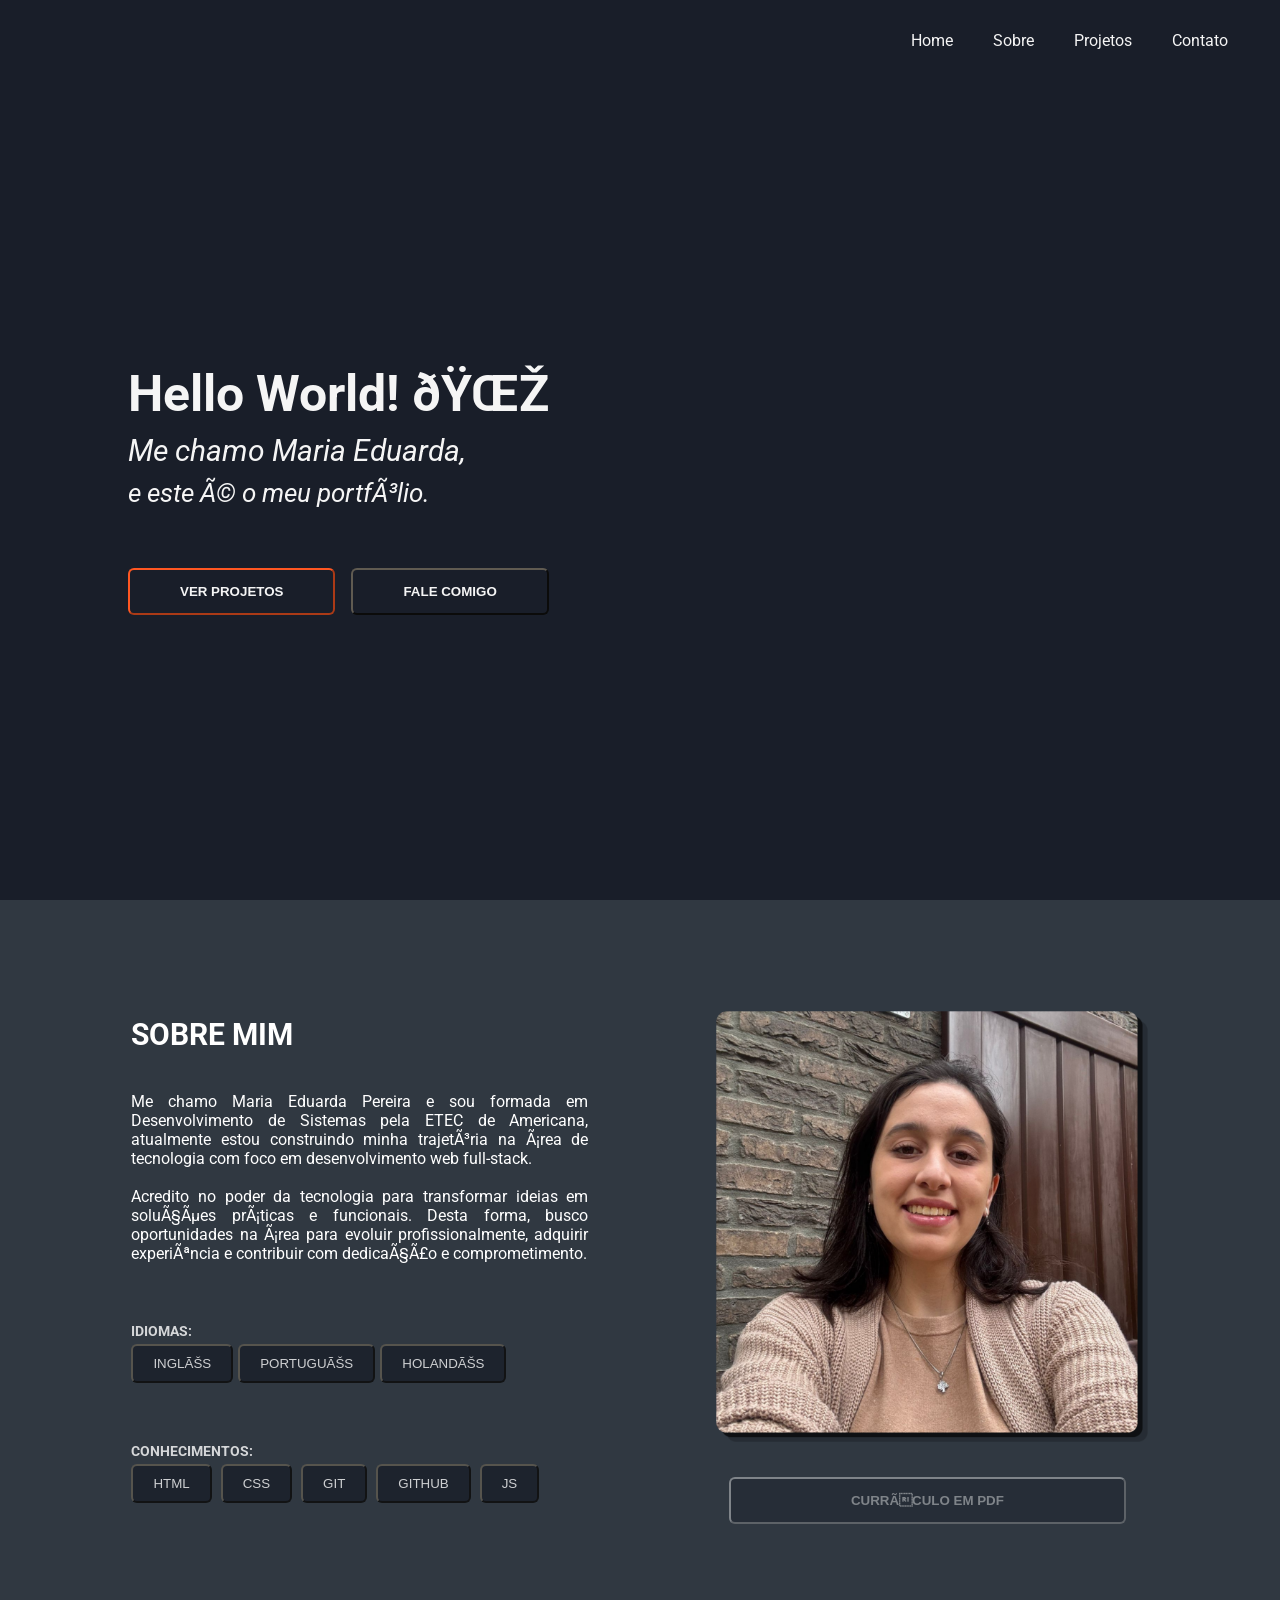
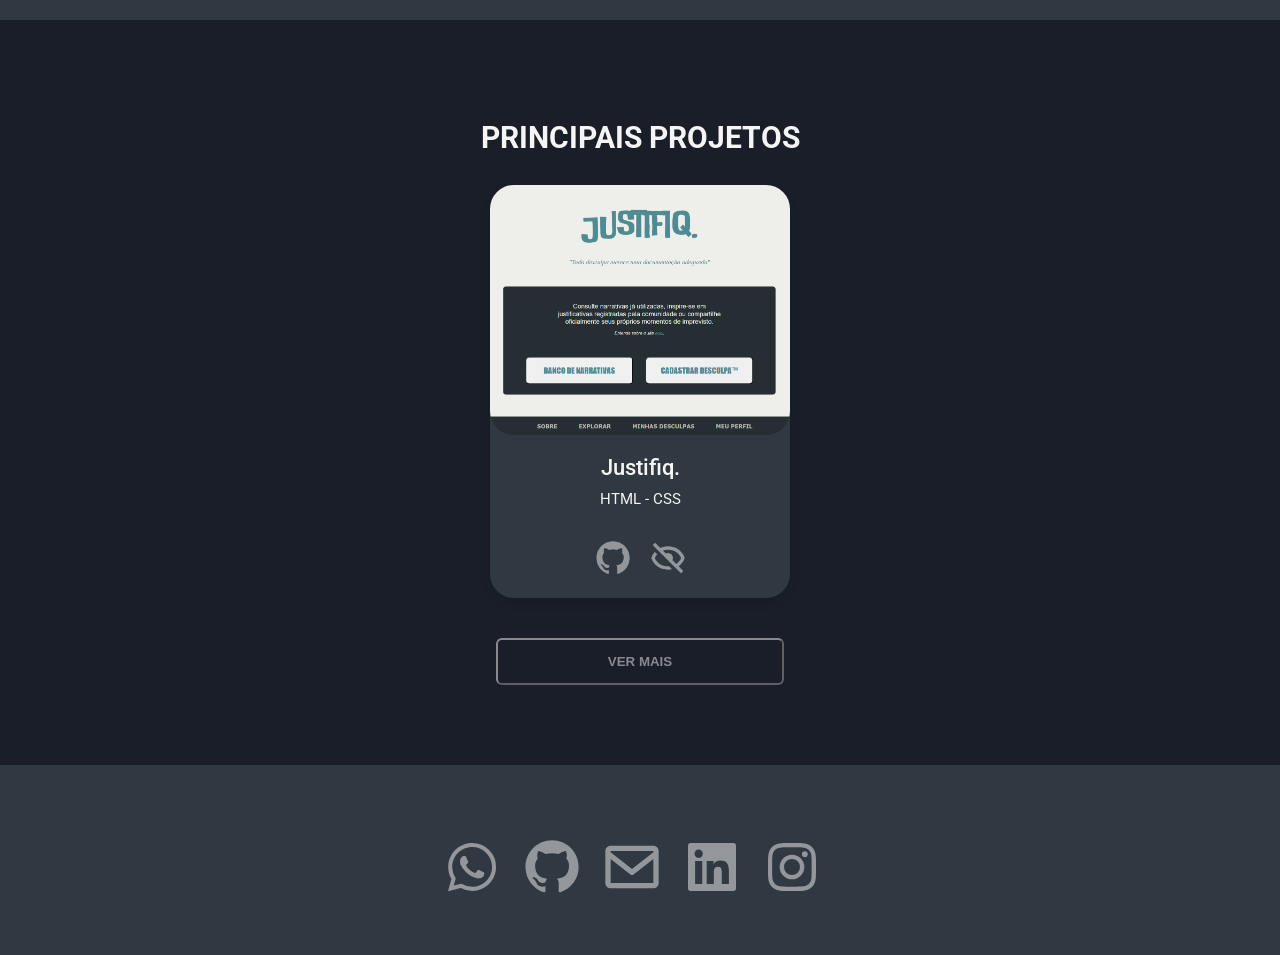
==== index.html @ c27f2e3f "V.0.5 - Adding email and new readme.md design" ====
<!DOCTYPE html>
<html lang="en">
<head>
    <meta charset="pt-br">
    <meta name="viewport" content="width=device-width, initial-scale=1.0">

    <link rel="preconnect" href="https://fonts.googleapis.com">
    <link rel="preconnect" href="https://fonts.gstatic.com" crossorigin>
    <link href="https://fonts.googleapis.com/css2?family=Roboto:ital,wght@0,100..900;1,100..900&display=swap" rel="stylesheet">
    <link href="https://cdn.boxicons.com/3.0.8/fonts/basic/boxicons.min.css" rel="stylesheet">
    <link rel="stylesheet" href="style.css">

    <title>Portfólio - Maria Eduarda</title>
</head>

<body>
    
    <!-- Desenvolvendo um menu universal / header para o site através do "nav" e uma lista não ordenada -->
    <!-- INÍCIO HEADER -->
    <nav class="nav">

        <ul class="nav-list">
            <li>
                <a href="#home">Home</a>
            </li>
            <li>
                <a href="#sobre">Sobre</a>
            </li>
            <li>
                <a href="#projetos">Projetos</a>
            </li>
            <li>
                <a href="#contato">Contato</a>
            </li>
        </ul>
    </nav>


    <!-- Desenvolvendo o início do corpo do site -->
    <!-- INÍCIO MAIN -->
    <section id="home" class="main">

        <div class="lado-esquerdo">
            <h1> Hello World! 🌎 </h1>
            <p class="p1"> Me chamo Maria Eduarda, </p>
            <p class="p2"> e este é o meu portfólio. </p>
            <a href="#projetos">
                <button class="bt-projetos"> VER PROJETOS </button>
            </a>
            <a target="_blank" href="https://wa.me/5519991881910">
                <button class="bt-fale-cmg"> FALE COMIGO </button>
            </a>
        </div>

        <div class="lado-direito">
           <!-- Espaço para futuras atualizações -->
        </div>

    </section>


    <!-- Desenvolvendo do corpo do site -->
    <!-- INÍCIO SOBRE -->
     <section id="sobre" class="sobre">
        <div>
            <h2> SOBRE MIM </h2>
            <p> Me chamo Maria Eduarda Pereira e sou formada em Desenvolvimento de Sistemas pela ETEC de Americana, atualmente estou construindo minha trajetória na área de tecnologia com foco em desenvolvimento web full-stack.</p><br>
            <p>Acredito no poder da tecnologia para transformar ideias em soluções práticas e funcionais. Desta forma, busco oportunidades na área para evoluir profissionalmente, adquirir experiência e contribuir com dedicação e comprometimento.</p>
        
            <h3>IDIOMAS:</h3> 
            <div class="idiomas">
                <button class="skills"> INGLÊS </button>
                <button class="skills"> PORTUGUÊS </button>
                <button class="skills"> HOLANDÊS </button>
            </div>

            <h3>CONHECIMENTOS:</h3>
            <button class="skills"> HTML </button>
            <button class="skills"> CSS </button>
            <button class="skills"> GIT </button>
            <button class="skills"> GITHUB </button>
            <button class="skills"> JS </button>
        
        </div>

        <div class="sobre-direito">
        <img src="imagens/foto perfil.png" alt="Foto perfil">
        
        <a target="_blank" href="https://docs.google.com/document/d/1NYRxw0soqIEBPhY3I_xQXbbyJ_Z7n7zQ/edit?usp=sharing&ouid=110325381796916016101&rtpof=true&sd=true">
        <button class="bt-pdf"> CURRÍCULO EM PDF </button>
        </a>

        </div>

     </section>


    <!-- Desenvolvendo do corpo do site -->
    <!-- INÍCIO PRINCIPAIS PROJETOS -->
     <section id="projetos" class="projetos">
        <h2> PRINCIPAIS PROJETOS </h2>

        <div class="lista-projetos">

            <div class="card">
                <div class="img-card">
                    <img id="img" src="imagens/projeto1.png" alt="Foto projeto 1">
                </div>

                <div class="card-text">
                    <span class="title">Justifiq.</span>
                    <span class="description">HTML - CSS</span>
                </div>

                <div class="media-buttons">
                    <a href="https://github.com/Programa-Duda/Justifiq." class="git-link"><img src="imagens/github.png"></a>
                    <a href="" class="link-slash"><img src="imagens/eye-slash.png"></a>
                </div>

            </div>

           
        

        <!-- Botão "ver mais" projetos -->
        </div>
        <a target="_blank" href="https://github.com/Programa-Duda">
            <button class="bt-ver-mais"> VER MAIS </button>
        </a>

     </section>


    <!-- Desenvolvendo do rodapé -->
    <!-- INÍCIO RODAPÉ -->
     <section id="contato">
     <footer class="rodape">

        <a target="_blank" href="https://wa.me/5519991881910"><img src="imagens/whats logo.png" alt="Logo WhatsApp"></a>
        <a target="_blank" href="https://github.com/Programa-Duda"><img src="imagens/github.png" alt="Logo Github"></a>
        <a target="_blank" href="mailto:dudapereira.dev@gmail.com.br"><img src="imagens/envelope.png" alt="Logo Email"></a>
        <a target="_blank" href="https://www.linkedin.com/in/maria-eduarda-pereira-a6b005344/"><img src="imagens/linkedin logo.png" alt="Logo Linkedin"></a>
        <a target="_blank" href="https://www.instagram.com/mariaed.exe/"><img src="imagens/instagram logo.png" alt="Logo Instagram"></a>

     </footer>
     </section>


    <!--<script src="script.js">
        var lastScrollTop = 0;
        navbar = document.getElementsByClassName("nav");
        window.addEventListener("scroll", function(){
        var scrollTop = window.pageYOffset || document.documentElement.scrollTop;
        if (scrollTop > lastScrollTop){
        navbar.style.top="-80px";
        }else{
        navbar.style.top="0px";       
        }
        lastScrollTop = scrollTop;
        })
    </script>
    !-->

</body>

</html>
---- style.css ----
/* == INÍCIO DESING GERAL == */

*{
    margin: 0;
    padding: 0;
    outline: 0;
    box-sizing: border-box;
}

body{
    font-family: 'Roboto', sans-serif;
}

html{
    scroll-behavior: smooth;
}

/* ====================== */



/* ==== INÍCIO HEADER ==== */

.nav{
    background-color: #191e29;
    height: 80px;
    width: 100%;
    display: flex;
    justify-content: flex-end;
    position: sticky;
    top: 0;

    /* Garantindo a preferência do menu em uma camada "superior" a qualquer outro elemento*/
    z-index: 9; 
}

.nav-list{
    display: flex;
    align-items: center;
    list-style: none;
    margin-right: 32px;
}

.nav-list a{
    text-decoration: none;
    color: #F5F5F5;
    padding: 20px;
}

.nav-lis a:hover{
    color: #F5F5F5
}

/* ====================== */



/* ==== INÍCIO MAIN ==== */

.main{
    width: 100%;
    background-color: #191e29;
    height: calc(100vh - 80px);
    display: flex;
    align-items: center;
    justify-content: space-between;
}

.lado-esquerdo{
    padding-left: 10%;
}

.lado-direito{
    padding-right: 10%;
}

.main h1{
    color: #F5F5F5;
    font-size: 50px;
}

.p1{
    color: #F5F5F5;
    font-size: 30px;
    font-style: italic;
    margin-top: 10px;
    margin-bottom: 5px;
}

.p2{
    color: #F5F5F5;
    font-size: 26px;
    font-style: italic;
    margin-top: 10px;
    margin-bottom: 60px;
}

.bt-projetos{
    font-weight: bolder;
    color: #F5F5F5;
    cursor: pointer;
    background-color: #191e29;
    border-color: #FF5722;
    padding: 14px 50px;
    border-radius: 6px;
    transition: 0.6s;
}

.bt-projetos:hover{
    transform: scale(1.1);
}

.bt-fale-cmg{
    font-weight: bolder;
    color: #F5F5F5;
    cursor: pointer;
    background-color: #191e29;
    border-color: #605B51;
    padding: 14px 50px;
    border-radius: 6px;
    transition: 0.6s;
}

.bt-fale-cmg:hover{
    transform: scale(1.1);
}

.main a{
    margin-right: 12px;
    text-decoration: none;
}

/* ====================== */



/* ==== INÍCIO SOBRE ==== */
.sobre{
    background-color: #303841;
    width: 100%;
    height: 80vh;
    padding-left: 10%;
    padding-right: 10px;
    display: flex;
    align-items: center;
    justify-content: center;
}

.sobre div{
    max-width: 50%;
    padding-right: 10%;
    color: #FFFFFF;
}

.sobre img{
    max-width: 450px;
}

.sobre h2{
    padding-bottom: 40px;
    font-size: 30px;
}

.sobre p{
    text-align: justify;
}

.sobre h3{
    padding-top: 60px;
    padding-bottom: 5px;
    font-size: 14px;
    opacity: 0.8;
}

.skills{
    color: #F5F5F5;
    background-color: #191e29;
    border-color: #605B51;
    padding: 10px 20px;
    margin-right: 5px;
    border-radius: 6px;
    opacity: 0.8;
}

.idiomas{
    display: flex;
    flex-direction:row;
}

/* === LADO DIREITO - SOBRE ===*/
.sobre-direito{
    align-items: center;
    justify-content: center;
    display: flex;
    flex-direction: column;
}

.bt-pdf{
    font-weight: bolder;
    color: #F5F5F5;
    cursor: pointer;
    background-color: #191e29;
    border-color: #F5F5F5;
    margin-top: 30px;
    padding: 14px 120px;
    border-radius: 6px;
    transition: 0.6s;
    opacity: 0.4;
}

.bt-pdf:hover{
    transform: scale(1.1);
    opacity: 0.8;
}

/* ====================== */



/* ==== INÍCIO PRINCIPAIS PROJETOS ==== */

.projetos{
    width: 100%;
    background-color: #191e29;
    display: flex;
    flex-direction: column;
    align-items: center;
    justify-content: center;
    padding: 80px 5%;
}

.projetos h2{
    color: #F5F5F5;
    font-size: 30px;
    margin-bottom: 30px;
    margin-top: 20px;
}

.bt-ver-mais{
    font-weight: bolder;
    color: #F5F5F5;
    cursor: pointer;
    background-color: #191e29;
    border-color: #F5F5F5;
    padding: 14px 110px;
    border-radius: 6px;
    transition: 0.6s;
    opacity: 0.5;
    margin-top: 30px;
}

.bt-ver-mais:hover{
    transform: scale(1.1);
    opacity: 1;
}


/* ==== LISTA DOS PROJETOS ====*/
.lista-projetos{
    width: 100%;
    margin-bottom: 10px;
    display: flex;
    justify-content: center;
    align-items: center;
}

.projetos img{
    border-radius: 24px;
    position: relative;
    height: 100%;
    width: 100%;
    transition: 0.6s;
}

.projetos .img-card:hover{
    cursor: pointer;
}

.img-card{
    border-radius: 24px;
    position: relative;
    height: 250px;
    width: 300px;
}

.card{
    display: flex;
    flex-direction: column;
    align-items: center;
    max-width: 300px;
    width:100%;
    border-radius: 24px;
    background-color: #303841;
    box-shadow: 0 5px 10px rgba(0, 0, 0, 0.1);
    padding-bottom: 10px;
    transition: 0.6s;
}

.card:hover{
    transform: scale(1.1);
}

.card .card-text{
    margin-top: 20px;
    display: flex;
    flex-direction: column;
    align-items: center;
}

.card-text .title{
    color: #F5F5F5;
    font-size: 22px;
    font-weight: 500;
}

.card-text .description{
    color: #F5F5F5;
    margin-top: 10px;
    font-size: 15px;
    font-weight: 400;
}

.media-buttons{
    align-items: center;
    justify-content: center;
    display: flex;
    flex-direction: row;
    margin: 30px auto 10px auto;
    gap: 15px;
}

.media-buttons .link:hover{
    cursor: pointer;
    opacity: 1;
    transform:  scale(1.1);
}

.media-buttons .link-slash:hover{
    cursor: pointer;
    transform:  scale(1.1);
}

.media-buttons .git-link:hover{
    cursor: pointer;
    opacity: 1;
    transform:  scale(1.1);
}

.media-buttons .link{
    opacity: 0.5;
    align-items: center;
    justify-content: center;
    height: 50px;
    width: 50px;
    text-decoration: none;
    transition: 0.6s;
}

.media-buttons .link-slash{
    opacity: 0.5;
    align-items: center;
    justify-content: center;
    height: 40px;
    width: 40px;
    text-decoration: none;
    transition: 0.6s;
}

.media-buttons .git-link{
    opacity: 0.5;
    align-items: center;
    justify-content: center;
    height: 40px;
    width: 40px;
    text-decoration: none;
    transition: 0.6s;
}
/* ====================== */



/* === INÍCIO RODAPÉ === */
.rodape{
    width: 100%;
    background-color: #303841;
    padding: 70px 0;
    display: flex;
    justify-content: center;
    align-items: center;
}

.rodape a{
    width: 50px;
    height: 50px;
    transition: 0.6s;
    margin-right: 30px;
    opacity: 0.5;
}

.rodape a:hover{
    transform: scale(1.1);
    opacity: 1;
}

/* ====================== */
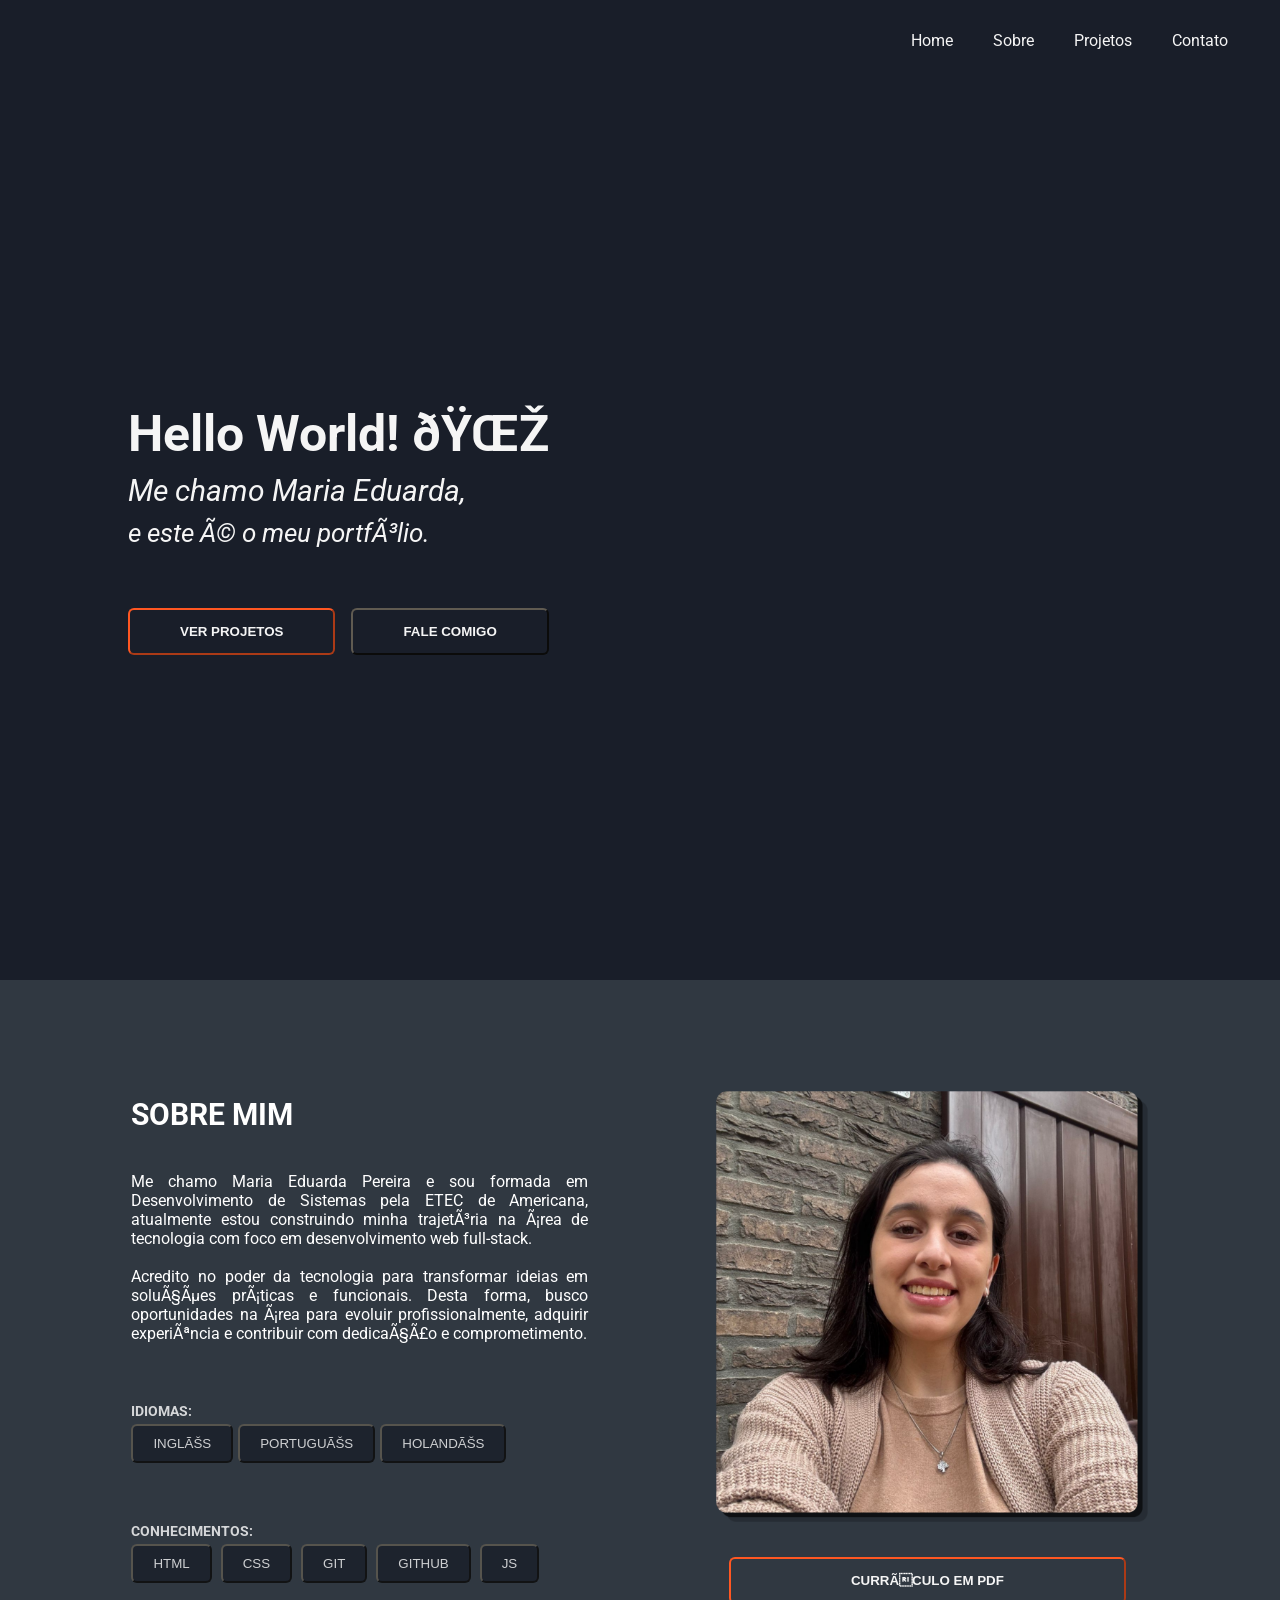
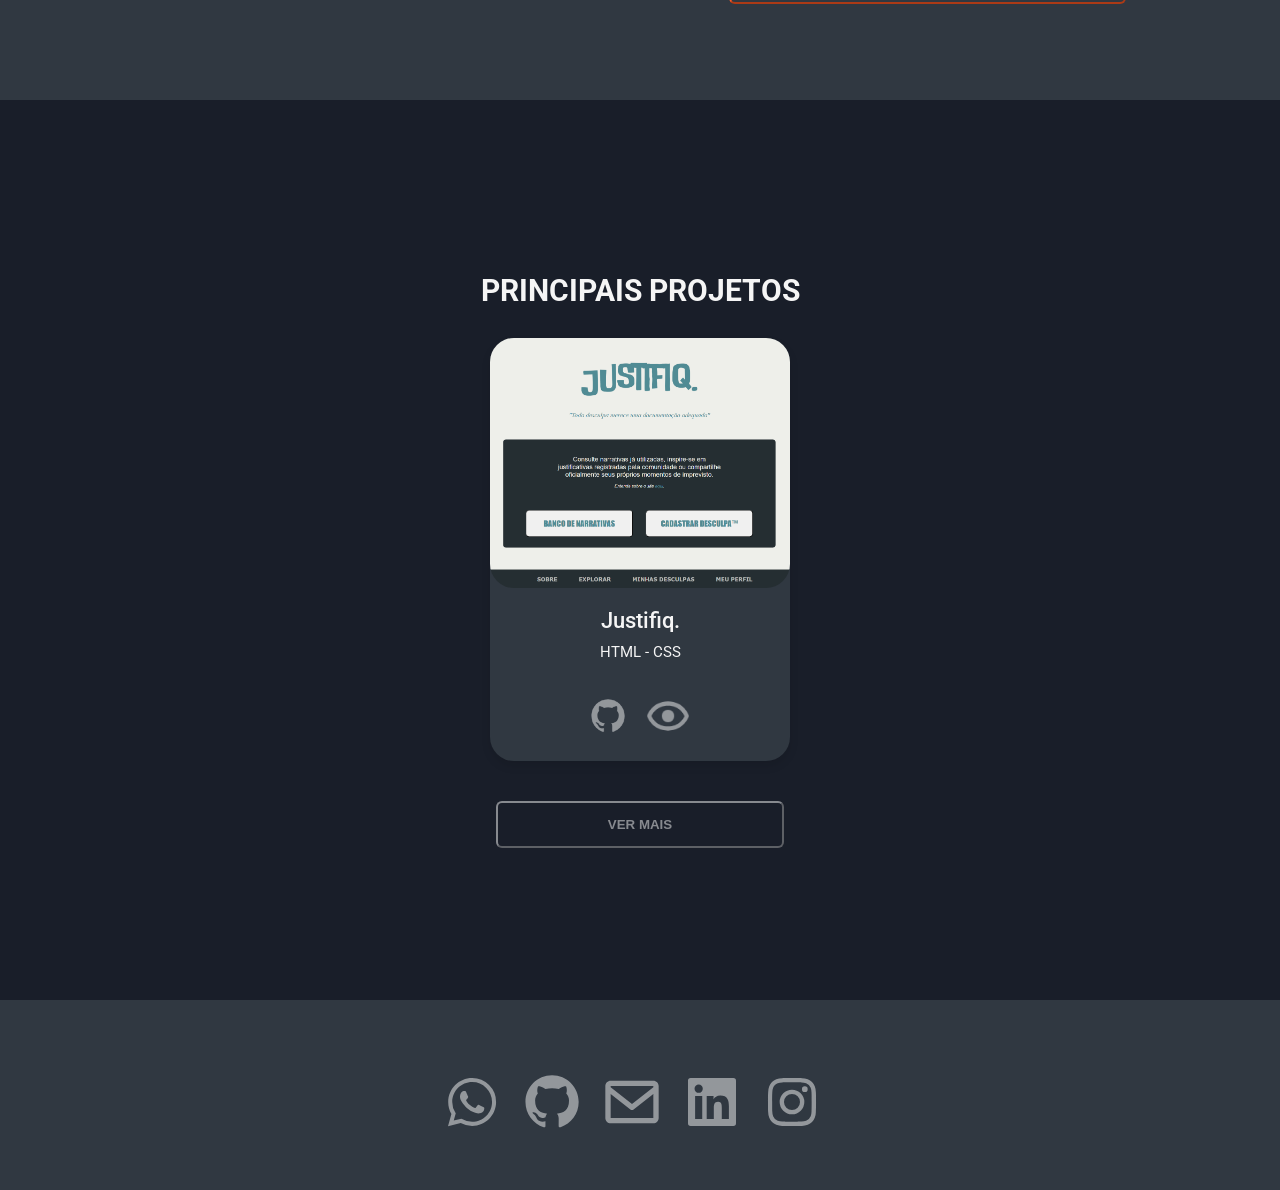
==== commit 2c472629: "V.0.7 - Update: readme.md, buttons, project link" ====
--- a/index.html
+++ b/index.html
@@ -69,17 +69,17 @@
         
             <h3>IDIOMAS:</h3> 
             <div class="idiomas">
-                <button class="skills"> INGLÊS </button>
-                <button class="skills"> PORTUGUÊS </button>
-                <button class="skills"> HOLANDÊS </button>
+                <button class="skills" disabled> INGLÊS </button>
+                <button class="skills" disabled> PORTUGUÊS </button>
+                <button class="skills" disabled> HOLANDÊS </button>
             </div>
 
             <h3>CONHECIMENTOS:</h3>
-            <button class="skills"> HTML </button>
-            <button class="skills"> CSS </button>
-            <button class="skills"> GIT </button>
-            <button class="skills"> GITHUB </button>
-            <button class="skills"> JS </button>
+            <button class="skills" disabled> HTML </button>
+            <button class="skills" disabled> CSS </button>
+            <button class="skills" disabled> GIT </button>
+            <button class="skills" disabled> GITHUB </button>
+            <button class="skills" disabled> JS </button>
         
         </div>
 
@@ -104,7 +104,7 @@
 
             <div class="card">
                 <div class="img-card">
-                    <img id="img" src="imagens/projeto1.png" alt="Foto projeto 1">
+                    <a target="_blank" href="https://justifiq.vercel.app/"><img id="img" src="imagens/projeto1.png" alt="Foto projeto 1"></a>
                 </div>
 
                 <div class="card-text">
@@ -114,7 +114,7 @@
 
                 <div class="media-buttons">
                     <a href="https://github.com/Programa-Duda/Justifiq." class="git-link"><img src="imagens/github.png"></a>
-                    <a href="" class="link-slash"><img src="imagens/eye-slash.png"></a>
+                    <a target="_blank" href="https://justifiq.vercel.app/" class="link"><img src="imagens/eye.png"></a>
                 </div>
 
             </div>
@@ -138,7 +138,7 @@
 
         <a target="_blank" href="https://wa.me/5519991881910"><img src="imagens/whats logo.png" alt="Logo WhatsApp"></a>
         <a target="_blank" href="https://github.com/Programa-Duda"><img src="imagens/github.png" alt="Logo Github"></a>
-        <a target="_blank" href="mailto:dudapereira.dev@gmail.com.br"><img src="imagens/envelope.png" alt="Logo Email"></a>
+        <a target="_blank" href="mailto:dudapereira.dev@gmail.com"><img src="imagens/envelope.png" alt="Logo Email"></a>
         <a target="_blank" href="https://www.linkedin.com/in/maria-eduarda-pereira-a6b005344/"><img src="imagens/linkedin logo.png" alt="Logo Linkedin"></a>
         <a target="_blank" href="https://www.instagram.com/mariaed.exe/"><img src="imagens/instagram logo.png" alt="Logo Instagram"></a>
 
--- a/style.css
+++ b/style.css
@@ -60,7 +60,7 @@
 .main{
     width: 100%;
     background-color: #191e29;
-    height: calc(100vh - 80px);
+    height: 100vh;
     display: flex;
     align-items: center;
     justify-content: space-between;
@@ -199,18 +199,16 @@
     font-weight: bolder;
     color: #F5F5F5;
     cursor: pointer;
-    background-color: #191e29;
-    border-color: #F5F5F5;
+    background-color: #303841;
+    border-color: #FF5722;
     margin-top: 30px;
     padding: 14px 120px;
     border-radius: 6px;
     transition: 0.6s;
-    opacity: 0.4;
 }
 
 .bt-pdf:hover{
     transform: scale(1.1);
-    opacity: 0.8;
 }
 
 /* ====================== */
@@ -221,6 +219,7 @@
 
 .projetos{
     width: 100%;
+    height: 100vh;
     background-color: #191e29;
     display: flex;
     flex-direction: column;
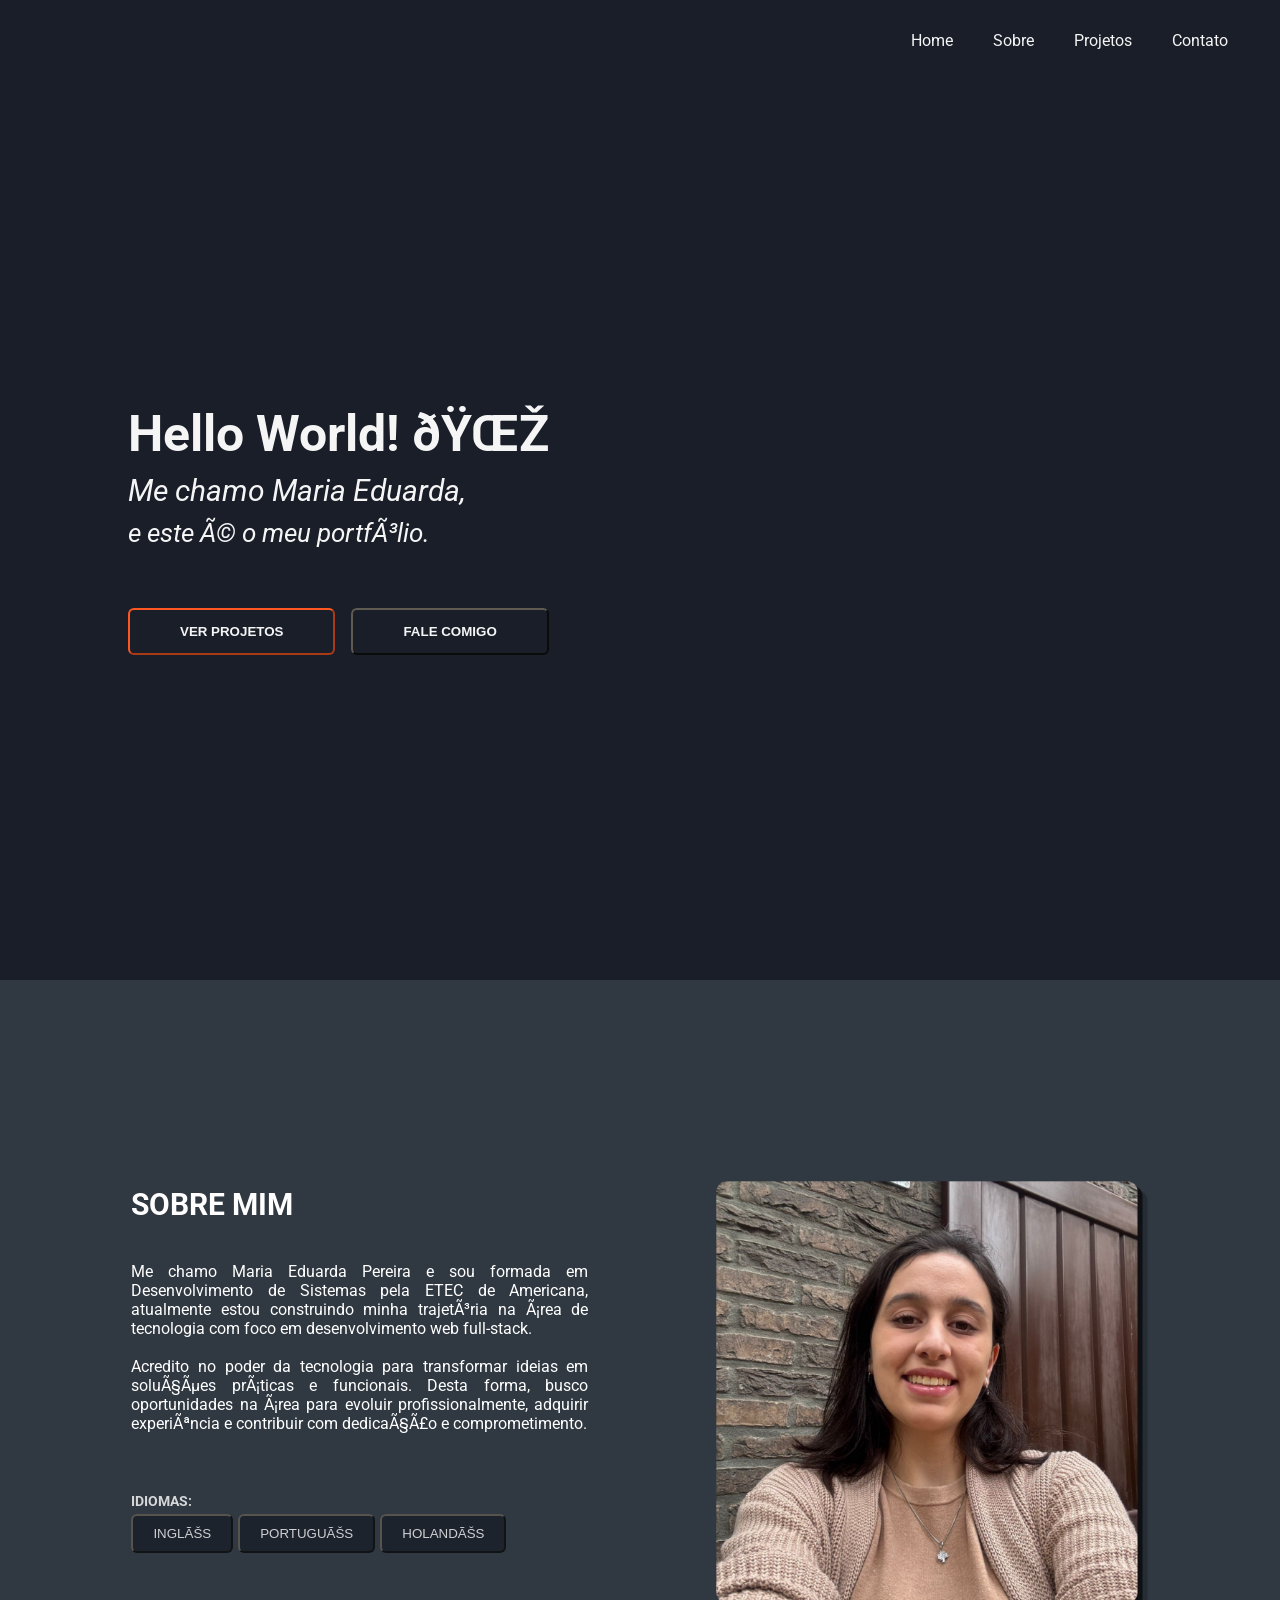
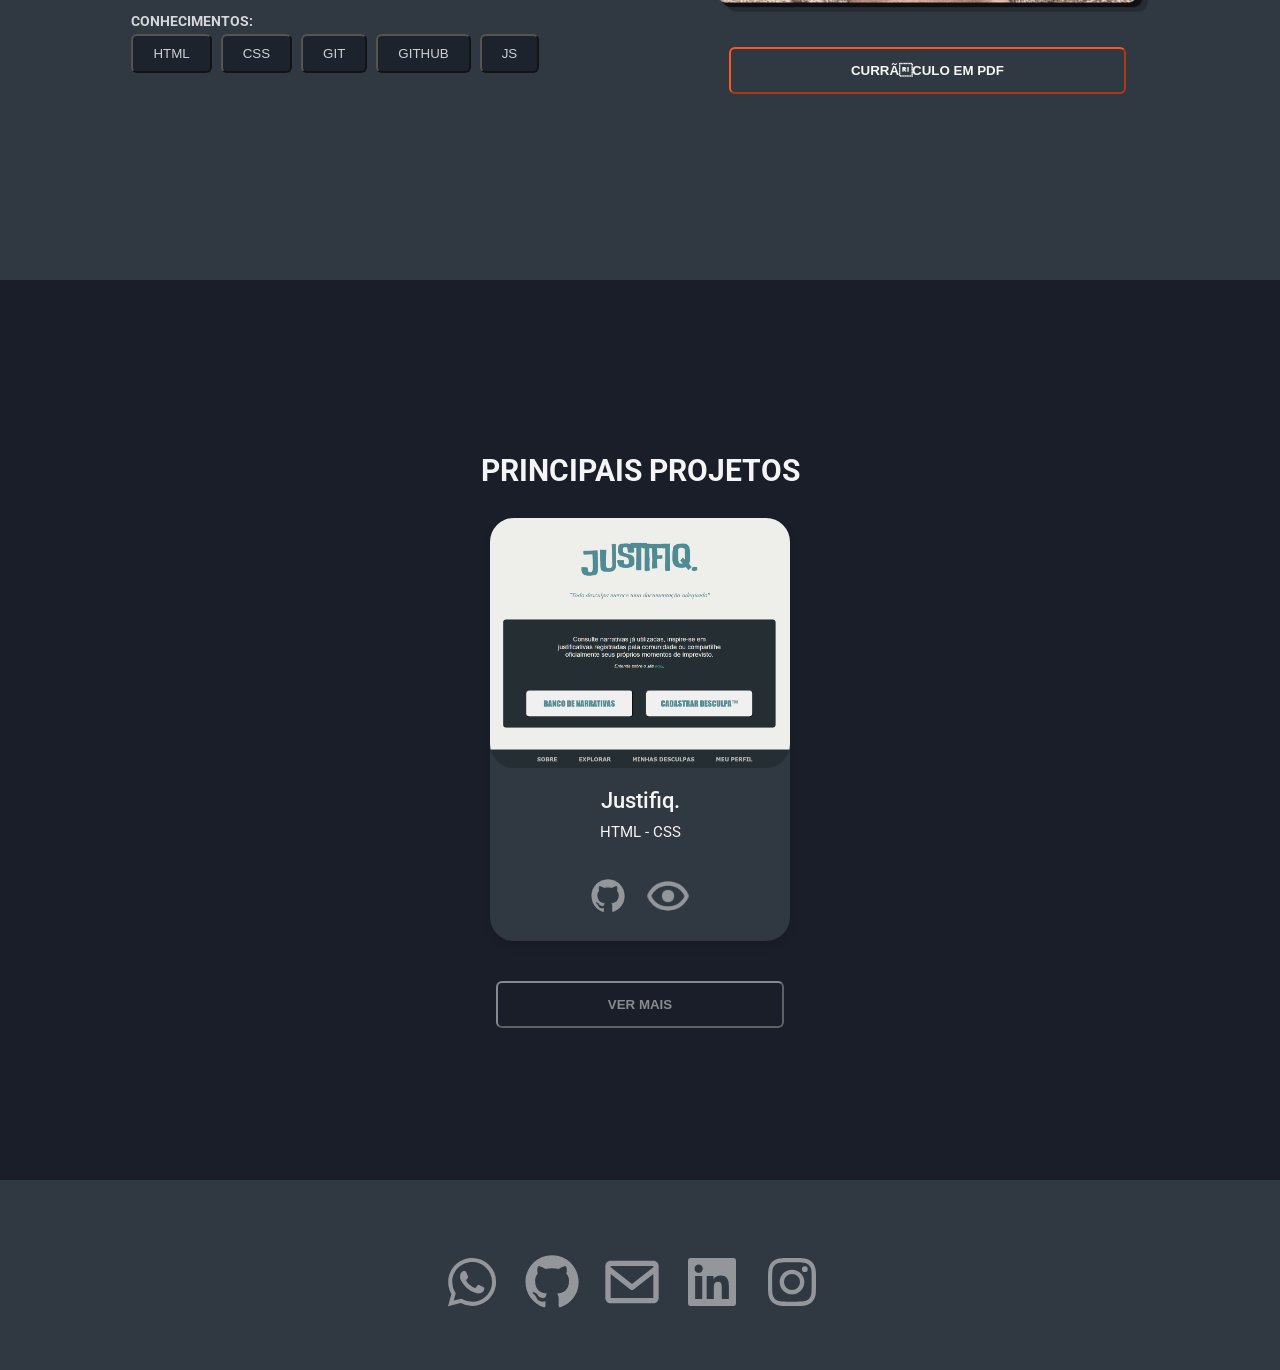
==== commit c697aa36: "V.0.9 - Javascript nav work" ====
--- a/index.html
+++ b/index.html
@@ -146,20 +146,9 @@
      </section>
 
 
-    <!--<script src="script.js">
-        var lastScrollTop = 0;
-        navbar = document.getElementsByClassName("nav");
-        window.addEventListener("scroll", function(){
-        var scrollTop = window.pageYOffset || document.documentElement.scrollTop;
-        if (scrollTop > lastScrollTop){
-        navbar.style.top="-80px";
-        }else{
-        navbar.style.top="0px";       
-        }
-        lastScrollTop = scrollTop;
-        })
-    </script>
-    !-->
+     
+    <!-- JAVA SCRIPT LINK -->
+    <script src="script.js"></script>
 
 </body>
 
--- a/style.css
+++ b/style.css
@@ -138,7 +138,7 @@
 .sobre{
     background-color: #303841;
     width: 100%;
-    height: 80vh;
+    height: 100vh;
     padding-left: 10%;
     padding-right: 10px;
     display: flex;
@@ -183,8 +183,9 @@
 }
 
 .idiomas{
-    display: flex;
-    flex-direction:row;
+    max-width: 50%;
+    display: flex;
+    flex-direction: row;
 }
 
 /* === LADO DIREITO - SOBRE ===*/
@@ -218,7 +219,7 @@
 /* ==== INÍCIO PRINCIPAIS PROJETOS ==== */
 
 .projetos{
-    width: 100%;
+    max-width: 100%;
     height: 100vh;
     background-color: #191e29;
     display: flex;
@@ -401,4 +402,36 @@
     opacity: 1;
 }
 
+/* ====================== */
+
+/* === RESPONSIVIDADE === */
+
+@media (max-width: 960px){
+    
+    .sobre-direito{
+        display: none;
+    }
+
+    .lado-direito{
+        display: none;
+    }
+
+    .sobre{
+    height: 120vh;
+    }
+
+    .bt-projetos{
+        margin-bottom: 20px;
+    }
+
+    .sobre div{
+        max-width: 80%;
+    }
+
+    .idiomas{
+        flex-direction: column;
+    }
+
+}
+
 /* ====================== */
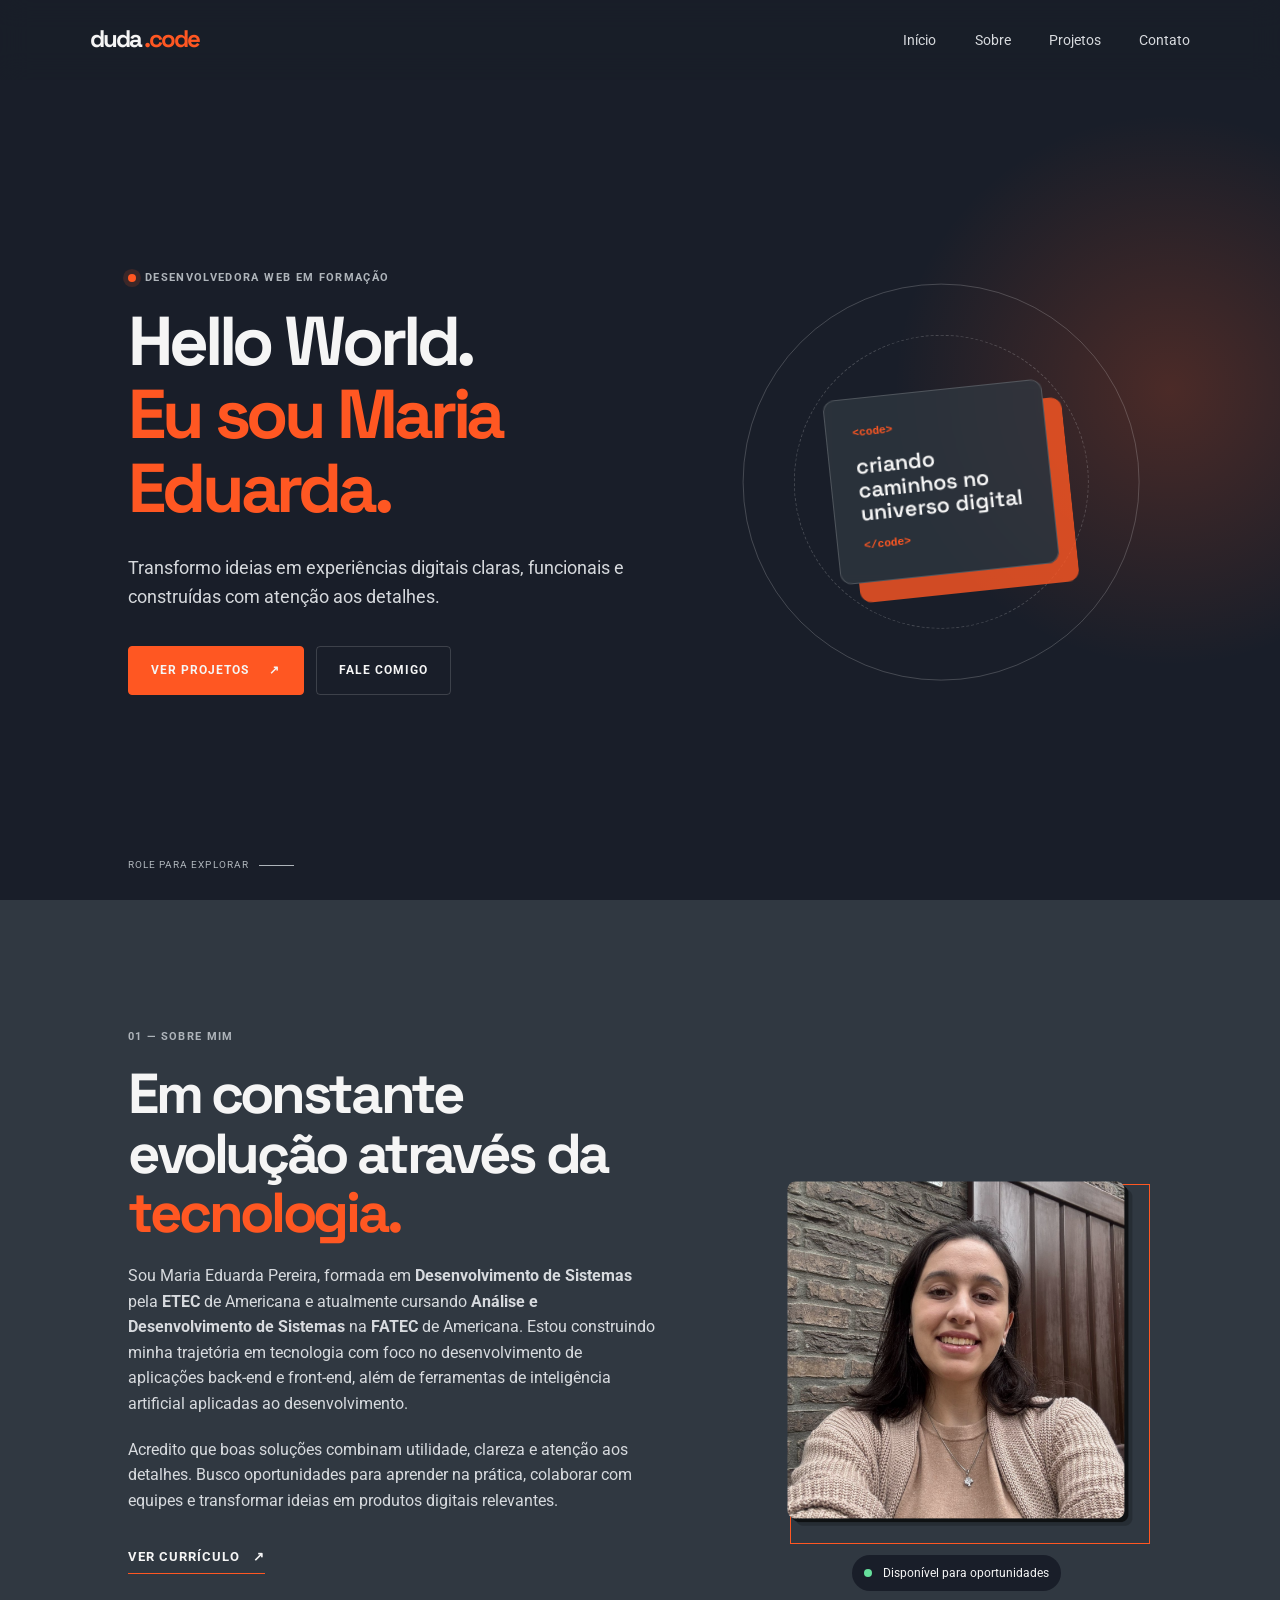
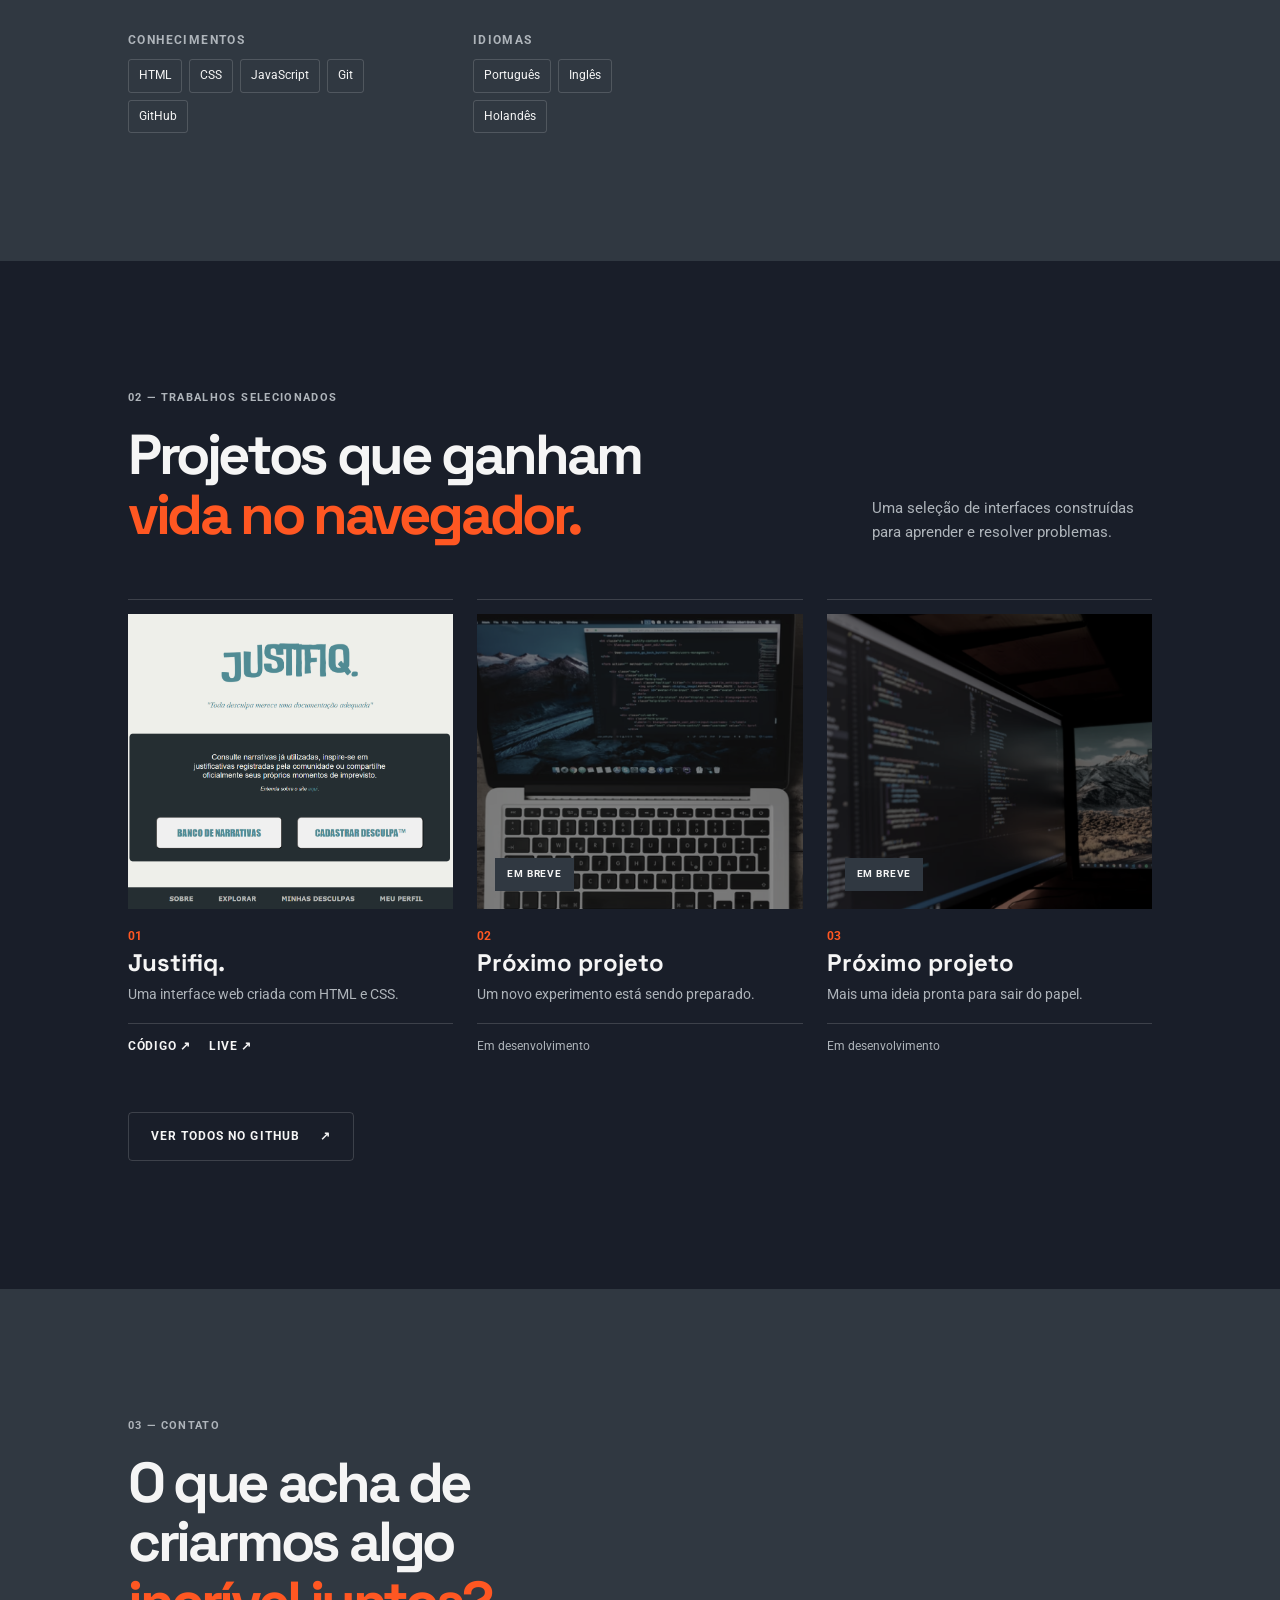
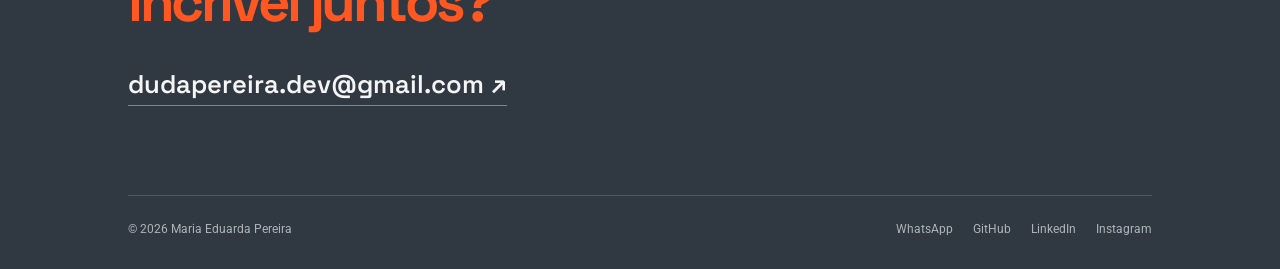
==== commit 7acfad7a: "V.1.0 - Redesign completo" ====
--- a/index.html
+++ b/index.html
@@ -1,155 +1,248 @@
 <!DOCTYPE html>
-<html lang="en">
+<html lang="pt-BR">
+
 <head>
-    <meta charset="pt-br">
+    <meta charset="UTF-8">
     <meta name="viewport" content="width=device-width, initial-scale=1.0">
-
+    <meta name="description" content="Portfólio de Maria Eduarda Pereira, desenvolvedora web em formação.">
+
+    <!-- Fontes utilizadas no site -->
     <link rel="preconnect" href="https://fonts.googleapis.com">
     <link rel="preconnect" href="https://fonts.gstatic.com" crossorigin>
-    <link href="https://fonts.googleapis.com/css2?family=Roboto:ital,wght@0,100..900;1,100..900&display=swap" rel="stylesheet">
-    <link href="https://cdn.boxicons.com/3.0.8/fonts/basic/boxicons.min.css" rel="stylesheet">
+    <link href="https://fonts.googleapis.com/css2?family=Roboto:wght@400;500;700;900&family=Space+Grotesk:wght@500;600;700&display=swap" rel="stylesheet">
+
     <link rel="stylesheet" href="style.css">
-
-    <title>Portfólio - Maria Eduarda</title>
+    <title>Maria Eduarda | Portfólio</title>
 </head>
 
 <body>
-    
-    <!-- Desenvolvendo um menu universal / header para o site através do "nav" e uma lista não ordenada -->
+
     <!-- INÍCIO HEADER -->
-    <nav class="nav">
-
-        <ul class="nav-list">
-            <li>
-                <a href="#home">Home</a>
-            </li>
-            <li>
-                <a href="#sobre">Sobre</a>
-            </li>
-            <li>
-                <a href="#projetos">Projetos</a>
-            </li>
-            <li>
-                <a href="#contato">Contato</a>
-            </li>
-        </ul>
-    </nav>
-
-
-    <!-- Desenvolvendo o início do corpo do site -->
-    <!-- INÍCIO MAIN -->
-    <section id="home" class="main">
-
-        <div class="lado-esquerdo">
-            <h1> Hello World! 🌎 </h1>
-            <p class="p1"> Me chamo Maria Eduarda, </p>
-            <p class="p2"> e este é o meu portfólio. </p>
-            <a href="#projetos">
-                <button class="bt-projetos"> VER PROJETOS </button>
+    <header class="nav" id="topo">
+        <a class="brand" target="_blank" rel="noopener noreferrer" href="https://www.instagram.com/duda.code/">duda <span>.code</span></a>
+
+        <!-- Botão exibido apenas em telas menores -->
+        <button class="menu-toggle" type="button" aria-expanded="false" aria-controls="nav-list" aria-label="Abrir menu">
+            <span></span>
+            <span></span>
+            <span></span>
+        </button>
+
+        <nav aria-label="Navegação principal">
+            <ul class="nav-list" id="nav-list">
+                <li><a href="#home">Início</a></li>
+                <li><a href="#sobre">Sobre</a></li>
+                <li><a href="#projetos">Projetos</a></li>
+                <li><a href="#contato">Contato</a></li>
+            </ul>
+        </nav>
+    </header>
+
+    <main>
+
+        <!-- INÍCIO HOME -->
+        <section id="home" class="main" aria-labelledby="titulo-inicial">
+            <div class="hero-content reveal">
+                <p class="eyebrow"><span></span> Desenvolvedora web em formação</p>
+
+                <h1 id="titulo-inicial">
+                    Hello World.<br>
+                    <strong>Eu sou Maria Eduarda.</strong>
+                </h1>
+
+                <p class="hero-text">
+                    Transformo ideias em experiências digitais claras, funcionais e construídas com atenção aos detalhes.
+                </p>
+
+                <div class="hero-actions">
+                    <a class="button button-primary" href="#projetos">
+                        Ver projetos <span aria-hidden="true">↗</span>
+                    </a>
+
+                    <a class="button button-secondary" target="_blank" rel="noopener noreferrer" href="https://wa.me/5519991881910">
+                        Fale comigo
+                    </a>
+                </div>
+            </div>
+
+            <!-- Elemento decorativo do início -->
+            <div class="hero-art" aria-hidden="true">
+                <div class="orbit orbit-one"></div>
+                <div class="orbit orbit-two"></div>
+
+                <div class="code-card">
+                    <span>&lt;code&gt;</span>
+                    <strong>criando caminhos no<br>universo digital</strong>
+                    <span>&lt;/code&gt;</span>
+                </div>
+            </div>
+
+            <a class="scroll-hint" href="#sobre">
+                role para explorar <span></span>
             </a>
-            <a target="_blank" href="https://wa.me/5519991881910">
-                <button class="bt-fale-cmg"> FALE COMIGO </button>
+        </section>
+
+        <!-- INÍCIO SOBRE -->
+        <section id="sobre" class="sobre section" aria-labelledby="titulo-sobre">
+            <div class="about-copy reveal">
+                <p class="section-label">01 — sobre mim</p>
+
+                <h2 id="titulo-sobre">Em constante evolução através da<br><em>tecnologia.</em></h2>
+
+                <p>
+                    Sou Maria Eduarda Pereira, formada em <b>Desenvolvimento de Sistemas</b> pela <b>ETEC</b> de Americana e 
+                    atualmente cursando <b>Análise e Desenvolvimento de Sistemas</b> na <b>FATEC</b> de Americana. Estou construindo
+                    minha trajetória em tecnologia com foco no desenvolvimento de aplicações back-end e front-end, 
+                    além de ferramentas de inteligência artificial aplicadas ao desenvolvimento.
+                </p>
+
+                <p>
+                    Acredito que boas soluções combinam utilidade, clareza e atenção aos detalhes. 
+                    Busco oportunidades para aprender na prática, colaborar com equipes e transformar ideias em 
+                    produtos digitais relevantes.
+                </p>
+
+                <a class="text-link" target="_blank" rel="noopener noreferrer" href="https://docs.google.com/document/d/1NYRxw0soqIEBPhY3I_xQXbbyJ_Z7n7zQ/edit?usp=sharing&ouid=110325381796916016101&rtpof=true&sd=true">
+                    Ver currículo <span aria-hidden="true">↗</span>
+                </a>
+            </div>
+
+            <div class="about-side reveal">
+                <div class="photo-frame">
+                    <img src="imagens/foto perfil.png" alt="Maria Eduarda sorrindo">
+                </div>
+
+                <p class="availability"><span></span> Disponível para oportunidades</p>
+            </div>
+
+            <div class="skills-area reveal">
+                <div>
+                    <h3>Conhecimentos</h3>
+                    <ul class="skills-list">
+                        <li>HTML</li>
+                        <li>CSS</li>
+                        <li>JavaScript</li>
+                        <li>Git</li>
+                        <li>GitHub</li>
+                    </ul>
+                </div>
+
+                <div>
+                    <h3>Idiomas</h3>
+                    <ul class="skills-list">
+                        <li>Português</li>
+                        <li>Inglês</li>
+                        <li>Holandês</li>
+                    </ul>
+                </div>
+            </div>
+        </section>
+
+        <!-- INÍCIO PROJETOS -->
+        <section id="projetos" class="projetos section" aria-labelledby="titulo-projetos">
+            <div class="section-heading reveal">
+                <div>
+                    <p class="section-label">02 — trabalhos selecionados</p>
+                    <h2 id="titulo-projetos">Projetos que ganham<br><em>vida no navegador.</em></h2>
+                </div>
+
+                <p>
+                    Uma seleção de interfaces construídas para aprender e resolver problemas.
+                </p>
+            </div>
+
+            <div class="lista-projetos">
+                <!-- Projeto publicado -->
+                <article class="card reveal">
+                    <a class="project-image" target="_blank" rel="noopener noreferrer" href="https://justifiq.vercel.app/">
+                        <img src="imagens/projeto1.png" alt="Prévia do projeto Justifiq">
+                        <span>Ver projeto ↗</span>
+                    </a>
+
+                    <div class="card-text">
+                        <p class="project-number">01</p>
+                        <h3>Justifiq.</h3>
+                        <p>Uma interface web criada com HTML e CSS.</p>
+                    </div>
+
+                    <div class="project-links">
+                        <a target="_blank" rel="noopener noreferrer" href="https://github.com/Programa-Duda/Justifiq.">
+                            Código <span>↗</span>
+                        </a>
+                        <a target="_blank" rel="noopener noreferrer" href="https://justifiq.vercel.app/">
+                            Live <span>↗</span>
+                        </a>
+                    </div>
+                </article>
+
+                <!-- Espaços prontos para os próximos projetos -->
+                <article class="card reveal">
+                    <div class="project-image project-placeholder">
+                        <img src="imagens/projeto2.png" alt="Prévia de projeto em desenvolvimento">
+                        <span>Em breve</span>
+                    </div>
+
+                    <div class="card-text">
+                        <p class="project-number">02</p>
+                        <h3>Próximo projeto</h3>
+                        <p>Um novo experimento está sendo preparado.</p>
+                    </div>
+
+                    <div class="project-links muted">
+                        <span>Em desenvolvimento</span>
+                    </div>
+                </article>
+
+                <article class="card reveal">
+                    <div class="project-image project-placeholder">
+                        <img src="imagens/projeto3.png" alt="Prévia de projeto em desenvolvimento">
+                        <span>Em breve</span>
+                    </div>
+
+                    <div class="card-text">
+                        <p class="project-number">03</p>
+                        <h3>Próximo projeto</h3>
+                        <p>Mais uma ideia pronta para sair do papel.</p>
+                    </div>
+
+                    <div class="project-links muted">
+                        <span>Em desenvolvimento</span>
+                    </div>
+                </article>
+            </div>
+
+            <a class="button button-secondary all-projects reveal" target="_blank" rel="noopener noreferrer" href="https://github.com/Programa-Duda">
+                Ver todos no GitHub <span aria-hidden="true">↗</span>
+            </a>
+        </section>
+    </main>
+
+    <!-- INÍCIO RODAPÉ / CONTATO -->
+    <footer id="contato" class="rodape">
+        <div>
+            <p class="section-label">03 — contato</p>
+            <h2>O que acha de <br>criarmos algo<br><em>incrível juntos?</em></h2>
+
+            <a class="email-link" href="mailto:dudapereira.dev@gmail.com">
+                dudapereira.dev@gmail.com <span>↗</span>
             </a>
         </div>
 
-        <div class="lado-direito">
-           <!-- Espaço para futuras atualizações -->
+        <div class="footer-bottom">
+            <p>© <span id="year"></span> Maria Eduarda Pereira</p>
+
+            <div class="social-links">
+                <a target="_blank" rel="noopener noreferrer" href="https://wa.me/5519991881910">WhatsApp</a>
+                <a target="_blank" rel="noopener noreferrer" href="https://github.com/Programa-Duda">GitHub</a>
+                <a target="_blank" rel="noopener noreferrer" href="https://www.linkedin.com/in/maria-eduarda-pereira-a6b005344/">LinkedIn</a>
+                <a target="_blank" rel="noopener noreferrer" href="https://www.instagram.com/duda.code/">Instagram</a>
+            </div>
         </div>
-
-    </section>
-
-
-    <!-- Desenvolvendo do corpo do site -->
-    <!-- INÍCIO SOBRE -->
-     <section id="sobre" class="sobre">
-        <div>
-            <h2> SOBRE MIM </h2>
-            <p> Me chamo Maria Eduarda Pereira e sou formada em Desenvolvimento de Sistemas pela ETEC de Americana, atualmente estou construindo minha trajetória na área de tecnologia com foco em desenvolvimento web full-stack.</p><br>
-            <p>Acredito no poder da tecnologia para transformar ideias em soluções práticas e funcionais. Desta forma, busco oportunidades na área para evoluir profissionalmente, adquirir experiência e contribuir com dedicação e comprometimento.</p>
-        
-            <h3>IDIOMAS:</h3> 
-            <div class="idiomas">
-                <button class="skills" disabled> INGLÊS </button>
-                <button class="skills" disabled> PORTUGUÊS </button>
-                <button class="skills" disabled> HOLANDÊS </button>
-            </div>
-
-            <h3>CONHECIMENTOS:</h3>
-            <button class="skills" disabled> HTML </button>
-            <button class="skills" disabled> CSS </button>
-            <button class="skills" disabled> GIT </button>
-            <button class="skills" disabled> GITHUB </button>
-            <button class="skills" disabled> JS </button>
-        
-        </div>
-
-        <div class="sobre-direito">
-        <img src="imagens/foto perfil.png" alt="Foto perfil">
-        
-        <a target="_blank" href="https://docs.google.com/document/d/1NYRxw0soqIEBPhY3I_xQXbbyJ_Z7n7zQ/edit?usp=sharing&ouid=110325381796916016101&rtpof=true&sd=true">
-        <button class="bt-pdf"> CURRÍCULO EM PDF </button>
-        </a>
-
-        </div>
-
-     </section>
-
-
-    <!-- Desenvolvendo do corpo do site -->
-    <!-- INÍCIO PRINCIPAIS PROJETOS -->
-     <section id="projetos" class="projetos">
-        <h2> PRINCIPAIS PROJETOS </h2>
-
-        <div class="lista-projetos">
-
-            <div class="card">
-                <div class="img-card">
-                    <a target="_blank" href="https://justifiq.vercel.app/"><img id="img" src="imagens/projeto1.png" alt="Foto projeto 1"></a>
-                </div>
-
-                <div class="card-text">
-                    <span class="title">Justifiq.</span>
-                    <span class="description">HTML - CSS</span>
-                </div>
-
-                <div class="media-buttons">
-                    <a href="https://github.com/Programa-Duda/Justifiq." class="git-link"><img src="imagens/github.png"></a>
-                    <a target="_blank" href="https://justifiq.vercel.app/" class="link"><img src="imagens/eye.png"></a>
-                </div>
-
-            </div>
-
-           
-        
-
-        <!-- Botão "ver mais" projetos -->
-        </div>
-        <a target="_blank" href="https://github.com/Programa-Duda">
-            <button class="bt-ver-mais"> VER MAIS </button>
-        </a>
-
-     </section>
-
-
-    <!-- Desenvolvendo do rodapé -->
-    <!-- INÍCIO RODAPÉ -->
-     <section id="contato">
-     <footer class="rodape">
-
-        <a target="_blank" href="https://wa.me/5519991881910"><img src="imagens/whats logo.png" alt="Logo WhatsApp"></a>
-        <a target="_blank" href="https://github.com/Programa-Duda"><img src="imagens/github.png" alt="Logo Github"></a>
-        <a target="_blank" href="mailto:dudapereira.dev@gmail.com"><img src="imagens/envelope.png" alt="Logo Email"></a>
-        <a target="_blank" href="https://www.linkedin.com/in/maria-eduarda-pereira-a6b005344/"><img src="imagens/linkedin logo.png" alt="Logo Linkedin"></a>
-        <a target="_blank" href="https://www.instagram.com/mariaed.exe/"><img src="imagens/instagram logo.png" alt="Logo Instagram"></a>
-
-     </footer>
-     </section>
-
-
-     
-    <!-- JAVA SCRIPT LINK -->
+    </footer>
+
+    <!-- JAVASCRIPT LINK -->
     <script src="script.js"></script>
 
 </body>
 
-</html>+</html>
--- a/style.css
+++ b/style.css
@@ -1,437 +1,798 @@
-/* == INÍCIO DESING GERAL == */
-
-*{
+/* == INÍCIO DESIGN GERAL == */
+
+:root {
+    --cor-fundo: #191e29;
+    --cor-superficie: #303841;
+    --cor-texto: #f5f5f5;
+    --cor-destaque: #ff5722;
+    --cor-texto-suave: #aeb4ba;
+    --cor-linha: rgba(245, 245, 245, 0.16);
+}
+
+* {
     margin: 0;
     padding: 0;
-    outline: 0;
     box-sizing: border-box;
 }
 
-body{
+html {
+    scroll-behavior: smooth;
+    scroll-padding-top: 80px;
+}
+
+body {
+    background-color: var(--cor-fundo);
+    color: var(--cor-texto);
     font-family: 'Roboto', sans-serif;
-}
-
-html{
-    scroll-behavior: smooth;
+    line-height: 1.6;
+    overflow-x: hidden;
+}
+
+a {
+    color: inherit;
+    text-decoration: none;
+}
+
+button {
+    font: inherit;
+}
+
+h1,
+h2,
+h3 {
+    font-family: 'Space Grotesk', sans-serif;
+    line-height: 1.06;
+}
+
+em,
+.brand span {
+    color: var(--cor-destaque);
+    font-style: normal;
 }
 
 /* ====================== */
 
 
-
 /* ==== INÍCIO HEADER ==== */
 
-.nav{
-    background-color: #191e29;
+.nav {
+    width: 100%;
     height: 80px;
-    width: 100%;
-    display: flex;
-    justify-content: flex-end;
-    position: sticky;
-    top: 0;
-
-    /* Garantindo a preferência do menu em uma camada "superior" a qualquer outro elemento*/
-    z-index: 9; 
-}
-
-.nav-list{
-    display: flex;
-    align-items: center;
-    list-style: none;
-    margin-right: 32px;
-}
-
-.nav-list a{
-    text-decoration: none;
-    color: #F5F5F5;
-    padding: 20px;
-}
-
-.nav-lis a:hover{
-    color: #F5F5F5
-}
-
-/* ====================== */
-
-
-
-/* ==== INÍCIO MAIN ==== */
-
-.main{
-    width: 100%;
-    background-color: #191e29;
-    height: 100vh;
+    padding: 0 clamp(24px, 7vw, 110px);
+    background-color: rgba(25, 30, 41, 0.9);
+    backdrop-filter: blur(14px);
+    border-bottom: 1px solid transparent;
     display: flex;
     align-items: center;
     justify-content: space-between;
-}
-
-.lado-esquerdo{
-    padding-left: 10%;
-}
-
-.lado-direito{
-    padding-right: 10%;
-}
-
-.main h1{
-    color: #F5F5F5;
-    font-size: 50px;
-}
-
-.p1{
-    color: #F5F5F5;
-    font-size: 30px;
-    font-style: italic;
-    margin-top: 10px;
-    margin-bottom: 5px;
-}
-
-.p2{
-    color: #F5F5F5;
-    font-size: 26px;
-    font-style: italic;
-    margin-top: 10px;
-    margin-bottom: 60px;
-}
-
-.bt-projetos{
-    font-weight: bolder;
-    color: #F5F5F5;
+    position: fixed;
+    inset: 0 0 auto;
+    z-index: 9;
+    transition: transform 0.35s ease, border-color 0.35s ease;
+}
+
+.nav.scrolled {
+    border-color: var(--cor-linha);
+}
+
+.nav.hidden {
+    transform: translateY(-100%);
+}
+
+.brand {
+    font-family: 'Space Grotesk', sans-serif;
+    font-size: 1.5rem;
+    font-weight: 700;
+    letter-spacing: -0.08em;
+}
+
+.nav-list {
+    display: flex;
+    gap: clamp(18px, 3vw, 40px);
+    list-style: none;
+}
+
+.nav-list a {
+    color: #d7dade;
+    font-size: 0.87rem;
+    padding: 0.5rem 0;
+    position: relative;
+}
+
+.nav-list a::after {
+    width: 0;
+    height: 2px;
+    background-color: var(--cor-destaque);
+    content: '';
+    position: absolute;
+    bottom: 0;
+    left: 0;
+    transition: width 0.25s ease;
+}
+
+.nav-list a:hover::after,
+.nav-list a:focus-visible::after {
+    width: 100%;
+}
+
+.menu-toggle {
+    display: none;
+    background: transparent;
+    border: 0;
     cursor: pointer;
-    background-color: #191e29;
-    border-color: #FF5722;
-    padding: 14px 50px;
-    border-radius: 6px;
-    transition: 0.6s;
-}
-
-.bt-projetos:hover{
-    transform: scale(1.1);
-}
-
-.bt-fale-cmg{
-    font-weight: bolder;
-    color: #F5F5F5;
-    cursor: pointer;
-    background-color: #191e29;
-    border-color: #605B51;
-    padding: 14px 50px;
-    border-radius: 6px;
-    transition: 0.6s;
-}
-
-.bt-fale-cmg:hover{
-    transform: scale(1.1);
-}
-
-.main a{
-    margin-right: 12px;
-    text-decoration: none;
+}
+
+.menu-toggle span {
+    width: 25px;
+    height: 2px;
+    margin: 5px;
+    background-color: var(--cor-texto);
+    display: block;
 }
 
 /* ====================== */
 
 
-
-/* ==== INÍCIO SOBRE ==== */
-.sobre{
-    background-color: #303841;
-    width: 100%;
-    height: 100vh;
-    padding-left: 10%;
-    padding-right: 10px;
-    display: flex;
+/* ==== INÍCIO MAIN / HOME ==== */
+
+.main {
+    min-height: 100svh;
+    padding: 140px clamp(24px, 10vw, 160px) 76px;
+    display: grid;
+    grid-template-columns: 1.15fr 0.85fr;
+    align-items: center;
+    gap: 2rem;
+    isolation: isolate;
+    overflow: hidden;
+    position: relative;
+}
+
+/* Luz decorativa no fundo do início. */
+.main::before {
+    width: 600px;
+    height: 600px;
+    background: radial-gradient(circle, rgba(255, 87, 34, 0.22), transparent 65%);
+    border-radius: 50%;
+    content: '';
+    position: absolute;
+    top: 10%;
+    right: -190px;
+    z-index: -1;
+}
+
+.eyebrow,
+.section-label {
+    color: var(--cor-texto-suave);
+    font-size: 0.7rem;
+    font-weight: 700;
+    letter-spacing: 0.12em;
+    text-transform: uppercase;
+}
+
+.eyebrow {
+    margin-bottom: 18px;
+    display: flex;
+    align-items: center;
+    gap: 9px;
+}
+
+.eyebrow span {
+    width: 8px;
+    height: 8px;
+    background-color: var(--cor-destaque);
+    border-radius: 50%;
+    box-shadow: 0 0 0 5px rgba(255, 87, 34, 0.15);
+}
+
+.main h1 {
+    max-width: 800px;
+    font-size: clamp(2.9rem, 5.4vw, 5.4rem);
+    letter-spacing: -0.06em;
+}
+
+.main h1 strong {
+    color: var(--cor-destaque);
+    font-weight: 700;
+}
+
+.hero-text {
+    max-width: 520px;
+    margin: 28px 0 34px;
+    color: #d5d8dc;
+    font-size: clamp(1rem, 1.5vw, 1.15rem);
+}
+
+.hero-actions {
+    display: flex;
+    flex-wrap: wrap;
+    gap: 12px;
+}
+
+/* Botões reutilizados no início e na seção de projetos. */
+.button {
+    min-height: 49px;
+    padding: 0 22px;
+    border: 1px solid var(--cor-linha);
+    border-radius: 4px;
+    display: inline-flex;
     align-items: center;
     justify-content: center;
-}
-
-.sobre div{
-    max-width: 50%;
-    padding-right: 10%;
-    color: #FFFFFF;
-}
-
-.sobre img{
-    max-width: 450px;
-}
-
-.sobre h2{
-    padding-bottom: 40px;
-    font-size: 30px;
-}
-
-.sobre p{
-    text-align: justify;
-}
-
-.sobre h3{
-    padding-top: 60px;
+    gap: 20px;
+    font-size: 0.72rem;
+    font-weight: 700;
+    letter-spacing: 0.09em;
+    text-transform: uppercase;
+    transition: transform 0.25s, background 0.25s, border 0.25s;
+}
+
+.button:hover {
+    transform: translateY(-3px);
+}
+
+.button-primary {
+    background-color: var(--cor-destaque);
+    border-color: var(--cor-destaque);
+}
+
+.button-primary:hover {
+    background-color: #ff6b3d;
+}
+
+.button-secondary:hover {
+    background-color: rgba(255, 255, 255, 0.06);
+    border-color: var(--cor-texto);
+}
+
+.hero-art {
+    min-height: 410px;
+    position: relative;
+}
+
+.orbit {
+    border: 1px solid rgba(245, 245, 245, 0.2);
+    border-radius: 50%;
+    position: absolute;
+    top: 50%;
+    left: 50%;
+    transform: translate(-50%, -50%);
+}
+
+.orbit-one {
+    width: min(31vw, 410px);
+    height: min(31vw, 410px);
+}
+
+.orbit-two {
+    width: min(23vw, 300px);
+    height: min(23vw, 300px);
+    border-style: dashed;
+    animation: girar 25s linear infinite;
+}
+
+.code-card {
+    width: 220px;
+    padding: 26px;
+    background-color: rgba(48, 56, 65, 0.72);
+    border: 1px solid rgba(245, 245, 245, 0.18);
+    border-radius: 12px;
+    box-shadow: 18px 20px 0 rgba(255, 87, 34, 0.8);
+    backdrop-filter: blur(5px);
+    display: grid;
+    gap: 12px;
+    position: absolute;
+    top: 50%;
+    left: 50%;
+    transform: translate(-50%, -50%) rotate(-6deg);
+}
+
+.code-card span {
+    color: var(--cor-destaque);
+    font-family: monospace;
+    font-size: 0.7rem;
+    font-weight: 700;
+}
+
+.code-card strong {
+    font-family: 'Space Grotesk', sans-serif;
+    font-size: 1.35rem;
+    font-weight: 600;
+    line-height: 1.1;
+}
+
+.scroll-hint {
+    color: var(--cor-texto-suave);
+    font-size: 0.65rem;
+    letter-spacing: 0.1em;
+    text-transform: uppercase;
+    display: flex;
+    align-items: center;
+    gap: 10px;
+    position: absolute;
+    bottom: 26px;
+    left: clamp(24px, 10vw, 160px);
+}
+
+.scroll-hint span {
+    width: 35px;
+    height: 1px;
+    background-color: var(--cor-texto-suave);
+    display: block;
+}
+
+/* ====================== */
+
+
+/* ==== INÍCIO SOBRE ==== */
+
+.section {
+    padding: clamp(80px, 10vw, 150px) clamp(24px, 10vw, 160px);
+}
+
+.sobre {
+    background-color: var(--cor-superficie);
+    display: grid;
+    grid-template-areas:
+        'copy photo'
+        'skills photo';
+    grid-template-columns: 1.15fr 0.85fr;
+    align-items: center;
+    gap: 60px clamp(40px, 8vw, 130px);
+}
+
+.about-copy {
+    grid-area: copy;
+}
+
+.section-label {
+    margin-bottom: 18px;
+}
+
+.sobre h2,
+.projetos h2,
+.rodape h2 {
+    font-size: clamp(2.3rem, 4.4vw, 4.6rem);
+    letter-spacing: -0.06em;
+}
+
+.about-copy > p:not(.section-label) {
+    max-width: 650px;
+    margin-top: 20px;
+    color: #d7dade;
+}
+
+.text-link {
+    margin-top: 34px;
     padding-bottom: 5px;
-    font-size: 14px;
-    opacity: 0.8;
-}
-
-.skills{
-    color: #F5F5F5;
-    background-color: #191e29;
-    border-color: #605B51;
-    padding: 10px 20px;
-    margin-right: 5px;
-    border-radius: 6px;
-    opacity: 0.8;
-}
-
-.idiomas{
-    max-width: 50%;
-    display: flex;
-    flex-direction: row;
-}
-
-/* === LADO DIREITO - SOBRE ===*/
-.sobre-direito{
+    border-bottom: 1px solid var(--cor-destaque);
+    display: inline-flex;
     align-items: center;
-    justify-content: center;
-    display: flex;
-    flex-direction: column;
-}
-
-.bt-pdf{
-    font-weight: bolder;
-    color: #F5F5F5;
-    cursor: pointer;
-    background-color: #303841;
-    border-color: #FF5722;
-    margin-top: 30px;
-    padding: 14px 120px;
-    border-radius: 6px;
-    transition: 0.6s;
-}
-
-.bt-pdf:hover{
-    transform: scale(1.1);
+    gap: 13px;
+    font-size: 0.8rem;
+    font-weight: 700;
+    letter-spacing: 0.08em;
+    text-transform: uppercase;
+}
+
+.text-link:hover {
+    color: var(--cor-destaque);
+}
+
+.about-side {
+    grid-area: photo;
+    text-align: center;
+}
+
+.photo-frame {
+    width: min(100%, 360px);
+    margin: auto;
+    position: relative;
+}
+
+.photo-frame::after {
+    border: 1px solid var(--cor-destaque);
+    content: '';
+    position: absolute;
+    inset: 14px -14px -14px 14px;
+    z-index: 0;
+}
+
+.photo-frame img {
+    width: 100%;
+    display: block;
+    filter: grayscale(20%);
+    position: relative;
+    z-index: 1;
+}
+
+.availability {
+    width: max-content;
+    margin: 25px auto 0;
+    padding: 9px 12px;
+    background-color: var(--cor-fundo);
+    border-radius: 99px;
+    font-size: 0.72rem;
+}
+
+.availability span {
+    width: 8px;
+    height: 8px;
+    margin-right: 8px;
+    background-color: #66df9c;
+    border-radius: 50%;
+    display: inline-block;
+}
+
+.skills-area {
+    grid-area: skills;
+    display: flex;
+    gap: clamp(26px, 8vw, 90px);
+}
+
+.skills-area h3 {
+    margin-bottom: 13px;
+    color: var(--cor-texto-suave);
+    font-family: 'Roboto', sans-serif;
+    font-size: 0.73rem;
+    font-weight: 700;
+    letter-spacing: 0.12em;
+    text-transform: uppercase;
+}
+
+.skills-list {
+    max-width: 330px;
+    display: flex;
+    flex-wrap: wrap;
+    gap: 7px;
+    list-style: none;
+}
+
+.skills-list li {
+    padding: 6px 10px;
+    border: 1px solid var(--cor-linha);
+    border-radius: 3px;
+    font-size: 0.76rem;
 }
 
 /* ====================== */
 
 
-
-/* ==== INÍCIO PRINCIPAIS PROJETOS ==== */
-
-.projetos{
-    max-width: 100%;
-    height: 100vh;
-    background-color: #191e29;
-    display: flex;
-    flex-direction: column;
-    align-items: center;
-    justify-content: center;
-    padding: 80px 5%;
-}
-
-.projetos h2{
-    color: #F5F5F5;
-    font-size: 30px;
-    margin-bottom: 30px;
-    margin-top: 20px;
-}
-
-.bt-ver-mais{
-    font-weight: bolder;
-    color: #F5F5F5;
-    cursor: pointer;
-    background-color: #191e29;
-    border-color: #F5F5F5;
-    padding: 14px 110px;
-    border-radius: 6px;
-    transition: 0.6s;
-    opacity: 0.5;
-    margin-top: 30px;
-}
-
-.bt-ver-mais:hover{
-    transform: scale(1.1);
+/* ==== INÍCIO PROJETOS ==== */
+
+.projetos {
+    background-color: var(--cor-fundo);
+}
+
+.section-heading {
+    margin-bottom: 55px;
+    display: flex;
+    align-items: end;
+    justify-content: space-between;
+    gap: 2rem;
+}
+
+.section-heading > p {
+    max-width: 280px;
+    color: var(--cor-texto-suave);
+    font-size: 0.92rem;
+}
+
+.lista-projetos {
+    display: grid;
+    grid-template-columns: repeat(3, 1fr);
+    gap: 24px;
+}
+
+.card {
+    min-width: 0;
+    padding-top: 14px;
+    border-top: 1px solid var(--cor-linha);
+}
+
+.project-image {
+    height: clamp(215px, 23vw, 320px);
+    background-color: var(--cor-superficie);
+    display: block;
+    overflow: hidden;
+    position: relative;
+}
+
+.project-image img {
+    width: 100%;
+    height: 100%;
+    object-fit: cover;
+    transition: transform 0.5s ease, filter 0.5s ease;
+}
+
+.project-image span {
+    padding: 8px 12px;
+    background-color: var(--cor-destaque);
+    color: var(--cor-texto);
+    font-size: 0.65rem;
+    font-weight: 700;
+    letter-spacing: 0.08em;
+    text-transform: uppercase;
+    opacity: 0;
+    position: absolute;
+    bottom: 18px;
+    left: 18px;
+    transform: translateY(8px);
+    transition: 0.3s;
+}
+
+.project-image:hover img {
+    filter: brightness(0.7);
+    transform: scale(1.05);
+}
+
+.project-image:hover span {
     opacity: 1;
-}
-
-
-/* ==== LISTA DOS PROJETOS ====*/
-.lista-projetos{
-    width: 100%;
-    margin-bottom: 10px;
-    display: flex;
-    justify-content: center;
-    align-items: center;
-}
-
-.projetos img{
-    border-radius: 24px;
-    position: relative;
-    height: 100%;
-    width: 100%;
-    transition: 0.6s;
-}
-
-.projetos .img-card:hover{
-    cursor: pointer;
-}
-
-.img-card{
-    border-radius: 24px;
-    position: relative;
-    height: 250px;
-    width: 300px;
-}
-
-.card{
-    display: flex;
-    flex-direction: column;
-    align-items: center;
-    max-width: 300px;
-    width:100%;
-    border-radius: 24px;
-    background-color: #303841;
-    box-shadow: 0 5px 10px rgba(0, 0, 0, 0.1);
-    padding-bottom: 10px;
-    transition: 0.6s;
-}
-
-.card:hover{
-    transform: scale(1.1);
-}
-
-.card .card-text{
-    margin-top: 20px;
-    display: flex;
-    flex-direction: column;
-    align-items: center;
-}
-
-.card-text .title{
-    color: #F5F5F5;
-    font-size: 22px;
-    font-weight: 500;
-}
-
-.card-text .description{
-    color: #F5F5F5;
-    margin-top: 10px;
-    font-size: 15px;
+    transform: none;
+}
+
+.project-placeholder img {
+    filter: brightness(0.55) grayscale(0.65);
+}
+
+.project-placeholder:hover img {
+    transform: none;
+}
+
+.project-placeholder span {
+    background-color: var(--cor-superficie);
+    opacity: 1;
+    transform: none;
+}
+
+.card-text {
+    padding: 18px 0;
+}
+
+.project-number {
+    color: var(--cor-destaque);
+    font-size: 0.72rem;
+    font-weight: 700;
+}
+
+.card h3 {
+    margin: 5px 0 7px;
+    font-size: 1.5rem;
+}
+
+.card-text > p:last-child {
+    color: var(--cor-texto-suave);
+    font-size: 0.86rem;
+}
+
+.project-links {
+    padding-top: 13px;
+    border-top: 1px solid var(--cor-linha);
+    display: flex;
+    gap: 18px;
+    font-size: 0.75rem;
+    font-weight: 700;
+    letter-spacing: 0.06em;
+    text-transform: uppercase;
+}
+
+.project-links a:hover {
+    color: var(--cor-destaque);
+}
+
+.project-links.muted {
+    color: var(--cor-texto-suave);
     font-weight: 400;
-}
-
-.media-buttons{
-    align-items: center;
-    justify-content: center;
-    display: flex;
-    flex-direction: row;
-    margin: 30px auto 10px auto;
-    gap: 15px;
-}
-
-.media-buttons .link:hover{
-    cursor: pointer;
+    letter-spacing: 0;
+    text-transform: none;
+}
+
+.all-projects {
+    width: max-content;
+    margin: 56px auto 0;
+}
+
+/* ====================== */
+
+
+/* ==== INÍCIO RODAPÉ ==== */
+
+.rodape {
+    padding: clamp(70px, 10vw, 140px) clamp(24px, 10vw, 160px) 30px;
+    background-color: var(--cor-superficie);
+}
+
+.rodape h2 {
+    margin-bottom: 32px;
+}
+
+.email-link {
+    padding-bottom: 5px;
+    border-bottom: 1px solid var(--cor-destaque);
+    font-family: 'Space Grotesk', sans-serif;
+    font-size: clamp(1.05rem, 2vw, 1.7rem);
+    font-weight: 600;
+}
+
+.email-link:hover {
+    color: var(--cor-destaque);
+}
+
+.footer-bottom {
+    margin-top: 90px;
+    padding-top: 24px;
+    border-top: 1px solid var(--cor-linha);
+    color: var(--cor-texto-suave);
+    display: flex;
+    justify-content: space-between;
+    gap: 20px;
+    font-size: 0.74rem;
+}
+
+.social-links {
+    display: flex;
+    flex-wrap: wrap;
+    gap: 20px;
+}
+
+.social-links a:hover {
+    color: var(--cor-texto);
+}
+
+/* ====================== */
+
+
+/* ==== ANIMAÇÕES ==== */
+
+.reveal {
+    opacity: 0;
+    transform: translateY(20px);
+    transition: opacity 0.7s ease, transform 0.7s ease;
+}
+
+.reveal.visible {
     opacity: 1;
-    transform:  scale(1.1);
-}
-
-.media-buttons .link-slash:hover{
-    cursor: pointer;
-    transform:  scale(1.1);
-}
-
-.media-buttons .git-link:hover{
-    cursor: pointer;
-    opacity: 1;
-    transform:  scale(1.1);
-}
-
-.media-buttons .link{
-    opacity: 0.5;
-    align-items: center;
-    justify-content: center;
-    height: 50px;
-    width: 50px;
-    text-decoration: none;
-    transition: 0.6s;
-}
-
-.media-buttons .link-slash{
-    opacity: 0.5;
-    align-items: center;
-    justify-content: center;
-    height: 40px;
-    width: 40px;
-    text-decoration: none;
-    transition: 0.6s;
-}
-
-.media-buttons .git-link{
-    opacity: 0.5;
-    align-items: center;
-    justify-content: center;
-    height: 40px;
-    width: 40px;
-    text-decoration: none;
-    transition: 0.6s;
-}
+    transform: none;
+}
+
+@keyframes girar {
+    to {
+        transform: translate(-50%, -50%) rotate(360deg);
+    }
+}
+
 /* ====================== */
 
 
-
-/* === INÍCIO RODAPÉ === */
-.rodape{
-    width: 100%;
-    background-color: #303841;
-    padding: 70px 0;
-    display: flex;
-    justify-content: center;
-    align-items: center;
-}
-
-.rodape a{
-    width: 50px;
-    height: 50px;
-    transition: 0.6s;
-    margin-right: 30px;
-    opacity: 0.5;
-}
-
-.rodape a:hover{
-    transform: scale(1.1);
-    opacity: 1;
-}
-
-/* ====================== */
-
-/* === RESPONSIVIDADE === */
-
-@media (max-width: 960px){
-    
-    .sobre-direito{
+/* ==== RESPONSIVIDADE ==== */
+
+@media (max-width: 800px) {
+    .main {
+        padding-top: 140px;
+        grid-template-columns: 1fr;
+    }
+
+    .hero-art {
         display: none;
     }
 
-    .lado-direito{
-        display: none;
-    }
-
-    .sobre{
-    height: 120vh;
-    }
-
-    .bt-projetos{
-        margin-bottom: 20px;
-    }
-
-    .sobre div{
-        max-width: 80%;
-    }
-
-    .idiomas{
+    .sobre {
+        grid-template-areas:
+            'copy'
+            'photo'
+            'skills';
+        grid-template-columns: 1fr;
+        gap: 50px;
+    }
+
+    .photo-frame {
+        width: min(80%, 360px);
+    }
+
+    .lista-projetos {
+        grid-template-columns: repeat(2, 1fr);
+    }
+
+    .section-heading {
         flex-direction: column;
-    }
-
-}
-
-/* ====================== */+        align-items: start;
+    }
+
+    .footer-bottom {
+        margin-top: 65px;
+        flex-direction: column;
+    }
+}
+
+@media (max-width: 560px) {
+    .nav {
+        height: 68px;
+        padding: 0 24px;
+    }
+
+    .menu-toggle {
+        display: block;
+        z-index: 2;
+    }
+
+    .nav-list {
+        padding: 20px 24px 24px;
+        background-color: var(--cor-fundo);
+        border-bottom: 1px solid var(--cor-linha);
+        display: grid;
+        gap: 16px;
+        opacity: 0;
+        pointer-events: none;
+        position: absolute;
+        top: 68px;
+        right: 0;
+        left: 0;
+        transform: translateY(-130%);
+        transition: 0.3s;
+    }
+
+    .nav-list.open {
+        opacity: 1;
+        pointer-events: auto;
+        transform: none;
+    }
+
+    .main {
+        min-height: 100svh;
+        padding: 115px 24px 76px;
+    }
+
+    .scroll-hint {
+        left: 24px;
+    }
+
+    .hero-actions .button {
+        width: 100%;
+    }
+
+    .section {
+        padding: 78px 24px;
+    }
+
+    .sobre h2,
+    .projetos h2,
+    .rodape h2 {
+        font-size: clamp(2.1rem, 11vw, 3.2rem);
+    }
+
+    .skills-area {
+        flex-direction: column;
+        gap: 28px;
+    }
+
+    .lista-projetos {
+        grid-template-columns: 1fr;
+        gap: 38px;
+    }
+
+    .project-image {
+        height: 245px;
+    }
+
+    .footer-bottom {
+        font-size: 0.7rem;
+    }
+
+    .social-links {
+        gap: 14px;
+    }
+}
+
+/* Remove animações quando a pessoa usa essa preferência no sistema. */
+@media (prefers-reduced-motion: reduce) {
+    *,
+    *::before,
+    *::after {
+        scroll-behavior: auto !important;
+        animation-duration: 0.01ms !important;
+        transition-duration: 0.01ms !important;
+    }
+
+    .reveal {
+        opacity: 1;
+        transform: none;
+    }
+}
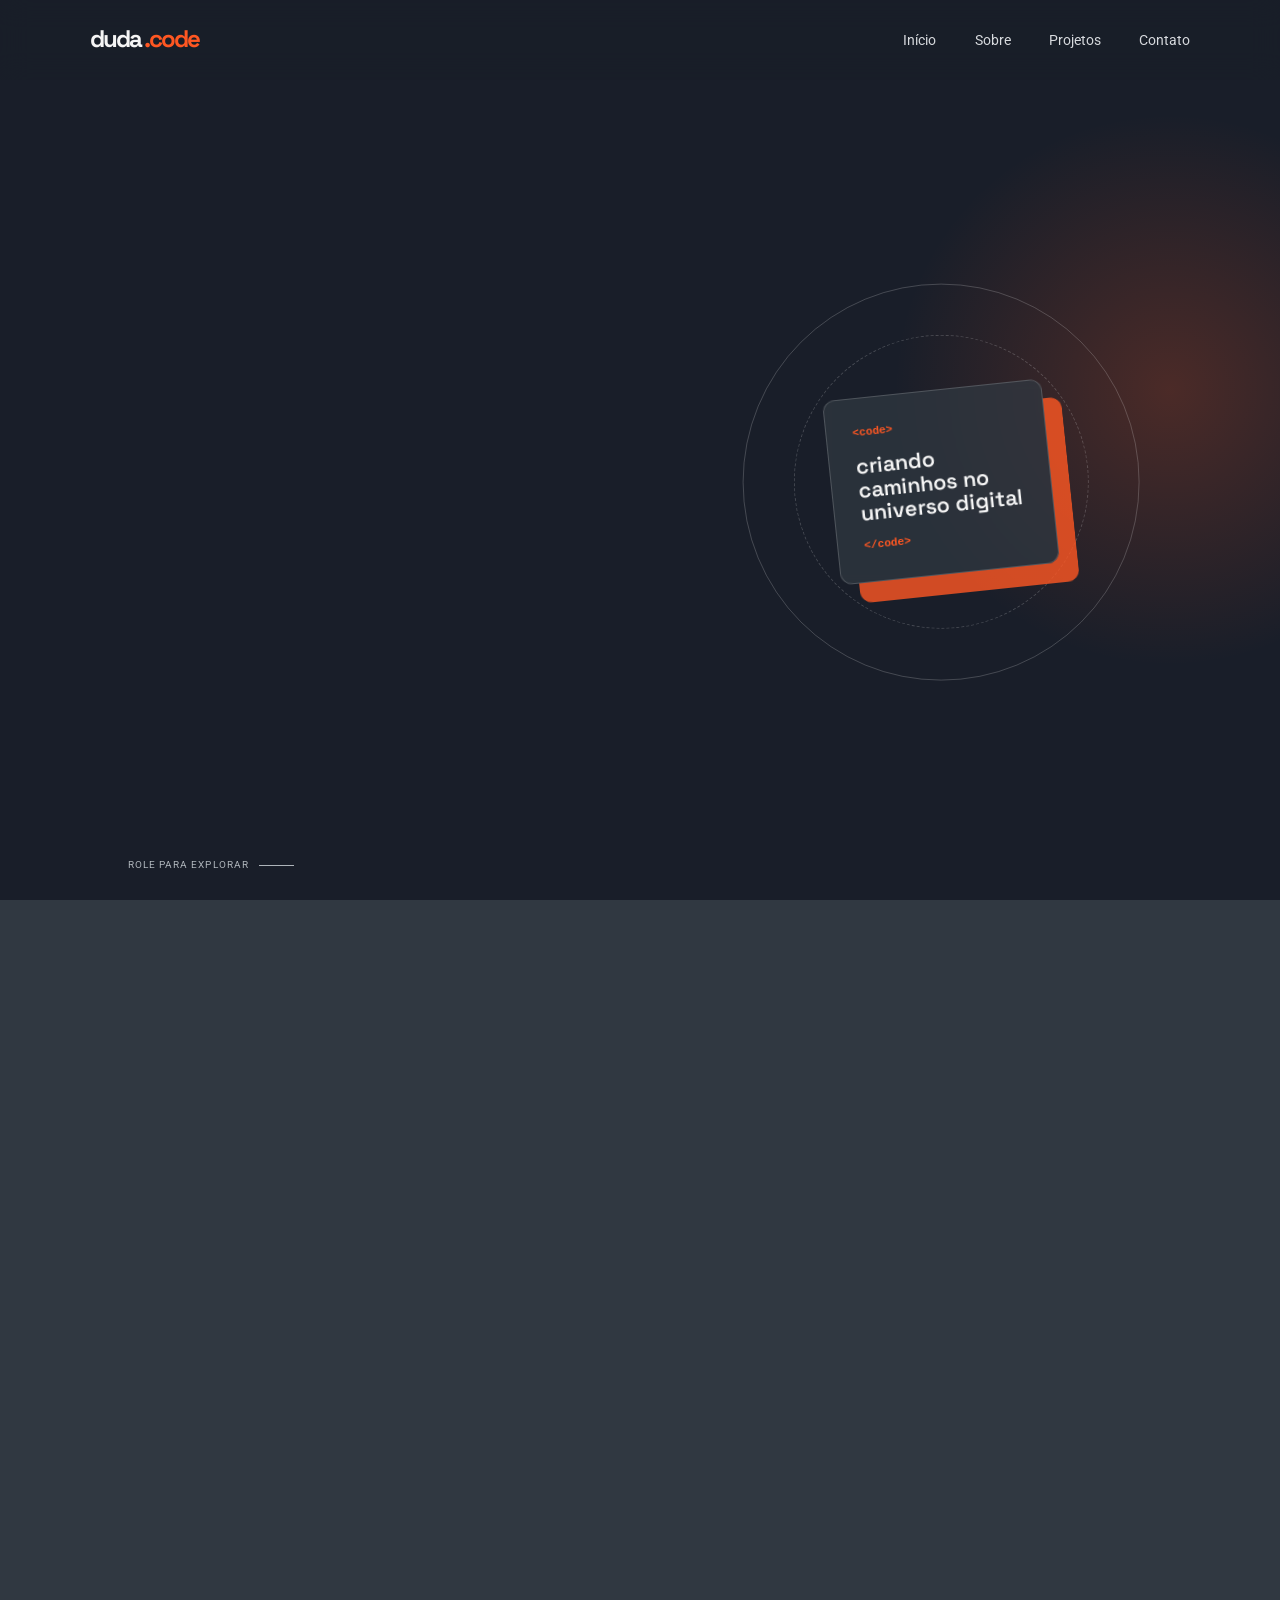
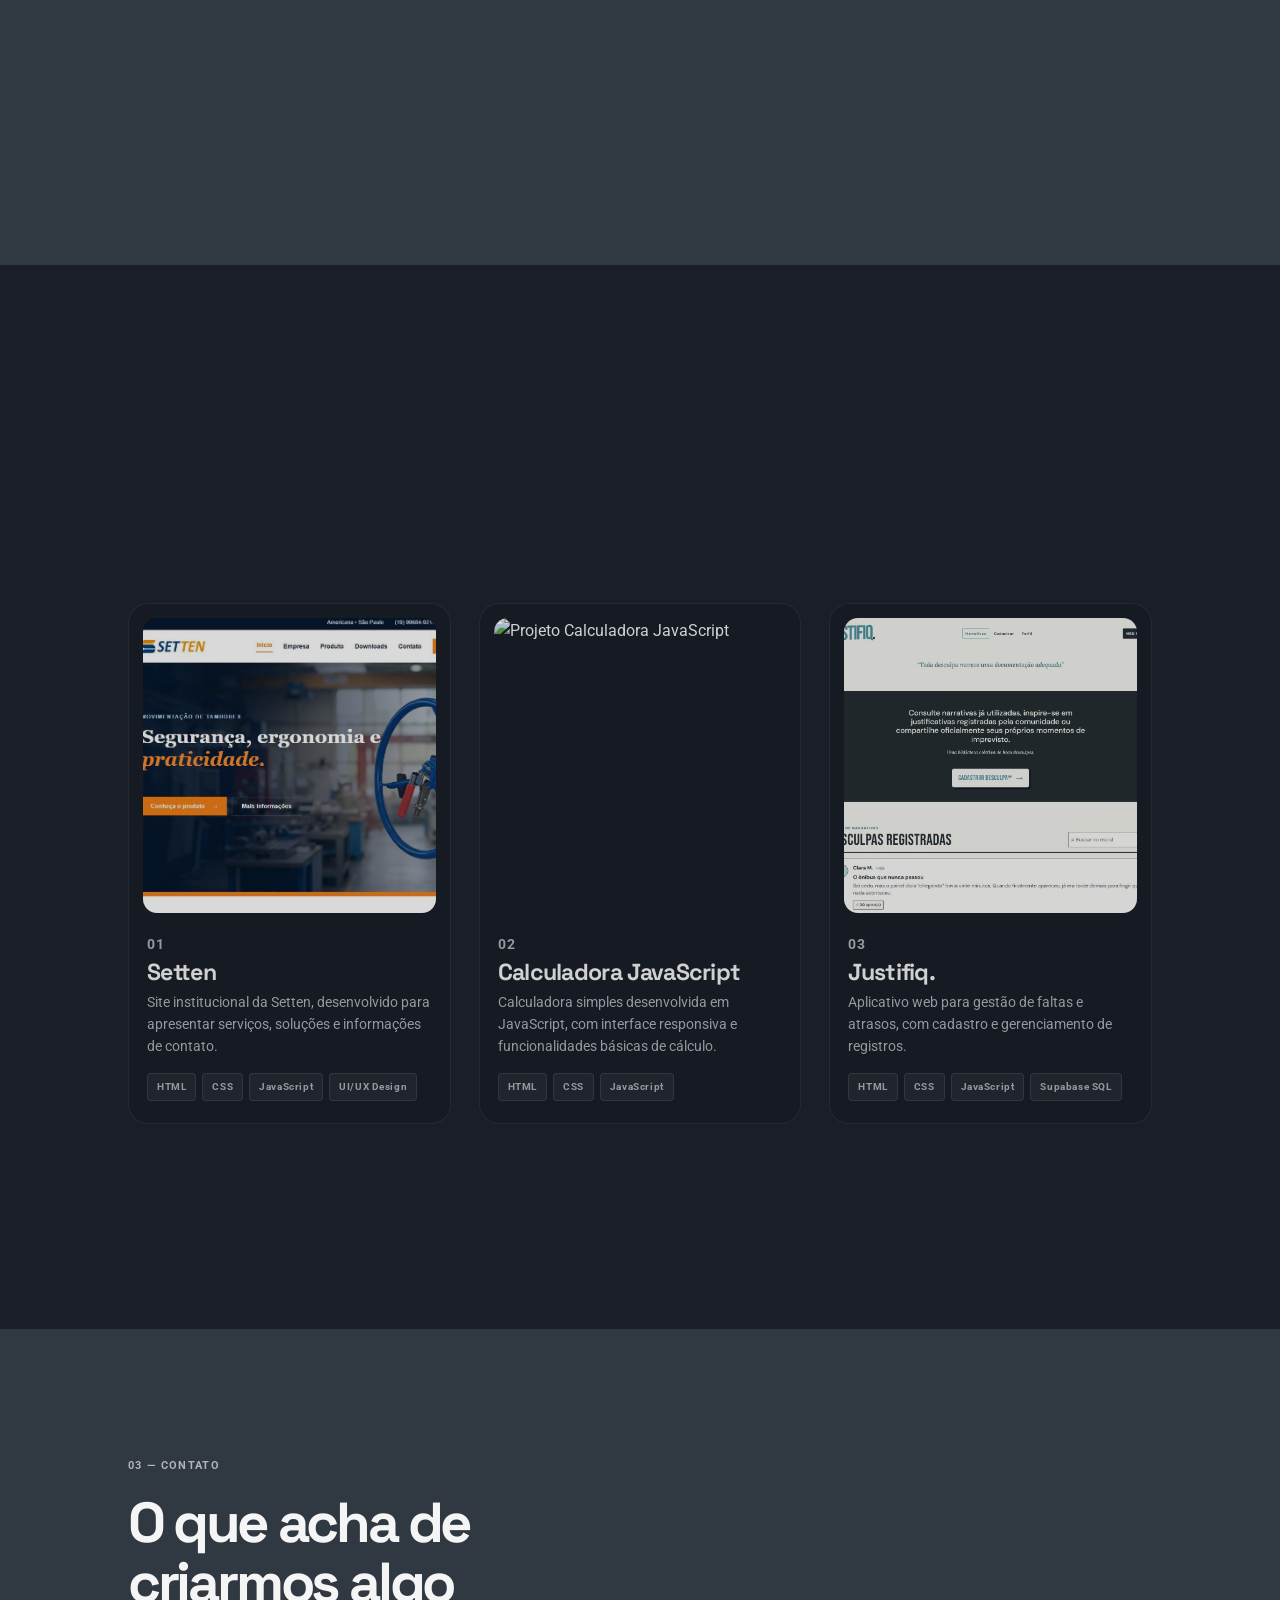
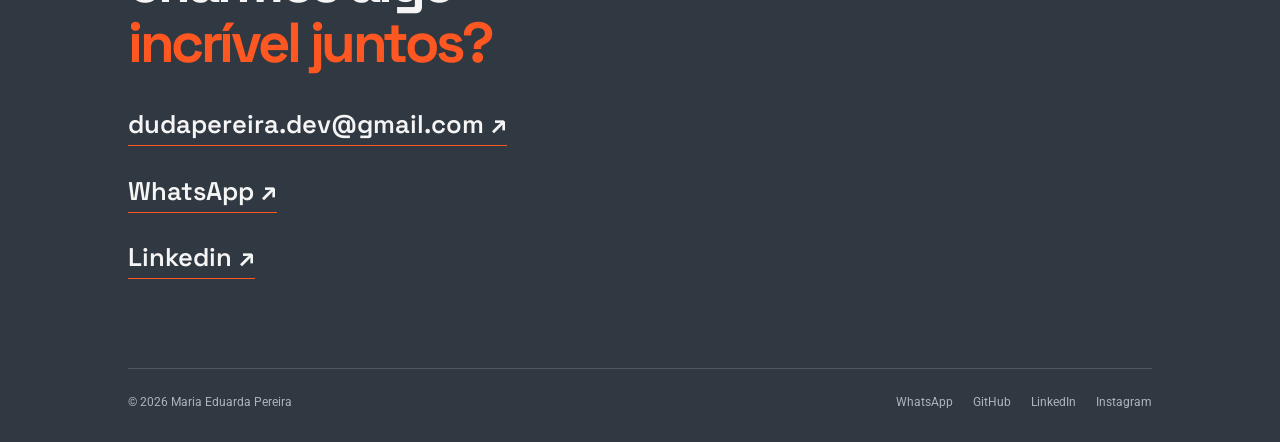
==== commit 4022255d: "V.1.1 - More interactions, 404 handling & project redesigns" ====
--- a/index.html
+++ b/index.html
@@ -17,7 +17,10 @@
 
 <body>
 
+    <!------------------------------------------->
     <!-- INÍCIO HEADER -->
+    <!------------------------------------------->
+
     <header class="nav" id="topo">
         <a class="brand" target="_blank" rel="noopener noreferrer" href="https://www.instagram.com/duda.code/">duda <span>.code</span></a>
 
@@ -40,7 +43,10 @@
 
     <main>
 
+        <!------------------------------------------->
         <!-- INÍCIO HOME -->
+        <!------------------------------------------->
+
         <section id="home" class="main" aria-labelledby="titulo-inicial">
             <div class="hero-content reveal">
                 <p class="eyebrow"><span></span> Desenvolvedora web em formação</p>
@@ -65,6 +71,7 @@
                 </div>
             </div>
 
+            <!------------------------------------------->
             <!-- Elemento decorativo do início -->
             <div class="hero-art" aria-hidden="true">
                 <div class="orbit orbit-one"></div>
@@ -82,7 +89,10 @@
             </a>
         </section>
 
+        <!------------------------------------------->
         <!-- INÍCIO SOBRE -->
+        <!------------------------------------------->
+
         <section id="sobre" class="sobre section" aria-labelledby="titulo-sobre">
             <div class="about-copy reveal">
                 <p class="section-label">01 — sobre mim</p>
@@ -115,30 +125,185 @@
                 <p class="availability"><span></span> Disponível para oportunidades</p>
             </div>
 
-            <div class="skills-area reveal">
-                <div>
-                    <h3>Conhecimentos</h3>
-                    <ul class="skills-list">
-                        <li>HTML</li>
-                        <li>CSS</li>
-                        <li>JavaScript</li>
-                        <li>Git</li>
-                        <li>GitHub</li>
-                    </ul>
-                </div>
-
-                <div>
-                    <h3>Idiomas</h3>
-                    <ul class="skills-list">
-                        <li>Português</li>
-                        <li>Inglês</li>
-                        <li>Holandês</li>
-                    </ul>
-                </div>
-            </div>
+        
+
+        <!------------------------------------------->
+        <!-- ÁREA DE SKILLS / HABILIDADES -->
+        <!------------------------------------------->
+
+        <div class="skills-area reveal">
+
+            <!-- CONHECIMENTOS -->
+            <div>
+                <h3>Conhecimentos</h3>
+
+                <ul class="skills-list">
+
+                    <li class="skill" data-level="Avançado" data-percent="85">
+                        <span>HTML</span>
+
+                        <div class="skill-tooltip">
+                            <strong>HTML</strong>
+                            <span>Avançado</span>
+
+                            <div class="skill-bar">
+                                <div class="skill-progress"></div>
+                            </div>
+                        </div>
+                    </li>
+
+                    <li class="skill" data-level="Intermediário" data-percent="75">
+                        <span>CSS</span>
+
+                        <div class="skill-tooltip">
+                            <strong>CSS</strong>
+                            <span>Intermediário</span>
+
+                            <div class="skill-bar">
+                                <div class="skill-progress"></div>
+                            </div>
+                        </div>
+                    </li>
+
+                    <li class="skill" data-level="Intermediário" data-percent="60">
+                        <span>JavaScript</span>
+
+                        <div class="skill-tooltip">
+                            <strong>JavaScript</strong>
+                            <span>Intermediário</span>
+
+                            <div class="skill-bar">
+                                <div class="skill-progress"></div>
+                            </div>
+                        </div>
+                    </li>
+
+                    <li class="skill" data-level="Intermediário" data-percent="50">
+                        <span>Git</span>
+
+                        <div class="skill-tooltip">
+                            <strong>Git</strong>
+                            <span>Intermediário</span>
+
+                            <div class="skill-bar">
+                                <div class="skill-progress"></div>
+                            </div>
+                        </div>
+                    </li>
+
+                    <li class="skill" data-level="Intermediário" data-percent="65">
+                        <span>GitHub</span>
+
+                        <div class="skill-tooltip">
+                            <strong>GitHub</strong>
+                            <span>Intermediário</span>
+
+                            <div class="skill-bar">
+                                <div class="skill-progress"></div>
+                            </div>
+                        </div>
+                    </li>
+
+                    <li class="skill" data-level="Intermediário" data-percent="35">
+                        <span>SQL Server</span>
+
+                        <div class="skill-tooltip">
+                            <strong>SQL Server</strong>
+                            <span>Básico</span>
+
+                            <div class="skill-bar">
+                                <div class="skill-progress"></div>
+                            </div>
+                        </div>
+                    </li>
+
+                    <li class="skill" data-level="Intermediário" data-percent="65">
+                        <span>Figma</span>
+
+                        <div class="skill-tooltip">
+                            <strong>Figma</strong>
+                            <span>Intermediário</span>
+
+                            <div class="skill-bar">
+                                <div class="skill-progress"></div>
+                            </div>
+                        </div>
+                    </li>
+
+                </ul>
+            </div>
+
+            <!------------------------------------------->
+            <!-- IDIOMAS -->
+            <!------------------------------------------->
+
+            <div>
+                <h3>Idiomas</h3>
+
+                <ul class="skills-list">
+
+                    <li class="skill" data-level="Nativo" data-percent="100">
+                        <span>Português</span>
+
+                        <div class="skill-tooltip">
+                            <strong>Português</strong>
+                            <span>Nativo</span>
+
+                            <div class="skill-bar">
+                                <div class="skill-progress"></div>
+                            </div>
+                        </div>
+                    </li>
+
+                    <li class="skill" data-level="Intermediário" data-percent="85">
+                        <span>Inglês</span>
+
+                        <div class="skill-tooltip">
+                            <strong>Inglês</strong>
+                            <span>Avançado / C1</span>
+
+                            <div class="skill-bar">
+                                <div class="skill-progress"></div>
+                            </div>
+                        </div>
+                    </li>
+
+                    <li class="skill" data-level="Básico" data-percent="30">
+                        <span>Holandês</span>
+
+                        <div class="skill-tooltip">
+                            <strong>Holandês</strong>
+                            <span>Básico</span>
+
+                            <div class="skill-bar">
+                                <div class="skill-progress"></div>
+                            </div>
+                        </div>
+                    </li>
+
+                    <li class="skill" data-level="Básico" data-percent="15">
+                        <span>Espanhol</span>
+
+                        <div class="skill-tooltip">
+                            <strong>Espanhol</strong>
+                            <span>Básico</span>
+
+                            <div class="skill-bar">
+                                <div class="skill-progress"></div>
+                            </div>
+                        </div>
+                    </li>
+
+                </ul>
+            </div>
+
+        </div>
         </section>
 
+        <!------------------------------------------->
         <!-- INÍCIO PROJETOS -->
+        <!------------------------------------------->
+
         <section id="projetos" class="projetos section" aria-labelledby="titulo-projetos">
             <div class="section-heading reveal">
                 <div>
@@ -151,65 +316,278 @@
                 </p>
             </div>
 
+
+            <!------------------------------------------->
+            <!-- Cards de Projetos -->
+            <!------------------------------------------->
             <div class="lista-projetos">
-                <!-- Projeto publicado -->
+
+
+                <!------------------------------------------->
+                <!-- CARD N1 -->
+                <!------------------------------------------->
                 <article class="card reveal">
-                    <a class="project-image" target="_blank" rel="noopener noreferrer" href="https://justifiq.vercel.app/">
-                        <img src="imagens/projeto1.png" alt="Prévia do projeto Justifiq">
-                        <span>Ver projeto ↗</span>
-                    </a>
+                    <div class="project-image">
+                        <img src="imagens/setten.jpg" alt="Projeto Setten">
+
+                        <div class="project-actions">
+
+                            <a
+                                class="project-button project-button-primary"
+                                target="_blank"
+                                rel="noopener noreferrer"
+                                href="https://setten.vercel.app/"
+                            >
+                                Ver projeto ↗
+                            </a>
+
+                            <a
+                                class="project-button project-button-code"
+                                target="_blank"
+                                rel="noopener noreferrer"
+                                href="https://github.com/Programa-Duda/Setten"
+                            >
+                                Ver código ↗
+                            </a>
+
+                        </div>
+                    </div>
 
                     <div class="card-text">
+
                         <p class="project-number">01</p>
+
+                        <h3>Setten</h3>
+
+                        <p>
+                            Site institucional da Setten, desenvolvido para apresentar serviços, soluções e informações de contato.
+
+                        </p>
+
+                        <div class="project-tech">
+                            <span>HTML</span>
+                            <span>CSS</span>
+                            <span>JavaScript</span>
+                            <span>UI/UX Design</span>
+                        </div>
+
+                    </div>
+
+                </article>
+
+                <!------------------------------------------->
+                <!-- CARD N2 -->
+                <!------------------------------------------->
+                <article class="card reveal">
+
+                    <div class="project-image">
+                        <img src="imagens/calculadora.jpg" alt="Projeto Calculadora JavaScript">
+
+                        <div class="project-actions">
+
+                            <a
+                                class="project-button project-button-primary"
+                                target="_blank"
+                                rel="noopener noreferrer"
+                                href="https://calculadora-javascript-theta-ecru.vercel.app/"
+                            >
+                                Ver projeto ↗
+                            </a>
+
+                            <a
+                                class="project-button project-button-code"
+                                target="_blank"
+                                rel="noopener noreferrer"
+                                href="https://github.com/Programa-Duda/Calculadora-Javascript"
+                            >
+                                Ver código ↗
+                            </a>
+
+                        </div>
+                    </div>
+
+                    <div class="card-text">
+
+                        <p class="project-number">02</p>
+
+                        <h3>Calculadora JavaScript</h3>
+
+                        <p>
+                            Calculadora simples desenvolvida em JavaScript, com interface responsiva e funcionalidades básicas de cálculo.
+                        </p>
+
+                        <div class="project-tech">
+                            <span>HTML</span>
+                            <span>CSS</span>
+                            <span>JavaScript</span>
+                        </div>
+
+                    </div>
+
+                </article>
+
+                <!------------------------------------------->
+                <!-- CARD N3 -->
+                <!------------------------------------------->
+                <article class="card card-coming-soon reveal">
+
+                    <div class="project-image">
+                        <img src="imagens/Justifiq.JPG" alt="Prévia do projeto Justifiq">
+
+                        <!-- Botão EM BREVE quando quiser usar-->
+                        <div class="project-actions">
+
+                            <span class="project-button project-button-coming-soon">
+                                Em breve
+                            </span>
+
+                        </div>
+
+                    </div>
+
+                    <div class="card-text">
+
+                        <p class="project-number">03</p>
+
                         <h3>Justifiq.</h3>
-                        <p>Uma interface web criada com HTML e CSS.</p>
-                    </div>
-
-                    <div class="project-links">
-                        <a target="_blank" rel="noopener noreferrer" href="https://github.com/Programa-Duda/Justifiq.">
-                            Código <span>↗</span>
-                        </a>
-                        <a target="_blank" rel="noopener noreferrer" href="https://justifiq.vercel.app/">
-                            Live <span>↗</span>
-                        </a>
-                    </div>
+
+                        <p>
+                            Aplicativo web para gestão de faltas e atrasos, com cadastro e gerenciamento de registros.
+
+                        </p>
+
+                        <div class="project-tech">
+                            <span>HTML</span>
+                            <span>CSS</span>
+                            <span>JavaScript</span>
+                            <span>Supabase SQL</span>
+                        </div>
+
+                    </div>
+
                 </article>
 
-                <!-- Espaços prontos para os próximos projetos -->
-                <article class="card reveal">
-                    <div class="project-image project-placeholder">
-                        <img src="imagens/projeto2.png" alt="Prévia de projeto em desenvolvimento">
-                        <span>Em breve</span>
+                <!------------------------------------------->
+                <!-- CARD N4 -->
+                <!------------------------------------------->
+                <!-- <article class="card card-coming-soon reveal">
+
+                    <div class="project-image">
+                        <img src="imagens/no-project1.png" alt="Prévia do projeto Justifiq">
+
+                        <!-- Botão EM BREVE quando quiser usar-->
+<!--                         <div class="project-actions">
+
+                            <span class="project-button project-button-coming-soon">
+                                Em breve
+                            </span>
+
+                        </div>
+
                     </div>
 
                     <div class="card-text">
-                        <p class="project-number">02</p>
-                        <h3>Próximo projeto</h3>
-                        <p>Um novo experimento está sendo preparado.</p>
-                    </div>
-
-                    <div class="project-links muted">
-                        <span>Em desenvolvimento</span>
-                    </div>
+
+                        <p class="project-number">04</p>
+
+                        <h3>Justifiq.</h3>
+
+                        <p>
+                            teste teste teste
+                        </p>
+
+                        <div class="project-tech">
+                            <span>HTML</span>
+                            <span>CSS</span>
+                            <span>JavaScript</span>
+                        </div>
+
+                    </div>
+
+                </article>  -->
+
+                <!------------------------------------------->
+                <!-- CARD N5 -->
+                <!------------------------------------------->
+                <!-- <article class="card card-coming-soon reveal">
+
+                    <div class="project-image">
+                        <img src="imagens/no-project1.png" alt="Prévia do projeto Justifiq">
+
+                        <!-- Botão EM BREVE quando quiser usar-->
+                        <!-- <div class="project-actions">
+
+                            <span class="project-button project-button-coming-soon">
+                                Em breve
+                            </span>
+
+                        </div>
+
+                    </div>
+
+                    <div class="card-text">
+
+                        <p class="project-number">05</p>
+
+                        <h3>Justifiq.</h3>
+
+                        <p>
+                            teste teste teste
+                        </p>
+
+                        <div class="project-tech">
+                            <span>HTML</span>
+                            <span>CSS</span>
+                            <span>JavaScript</span>
+                        </div>
+
+                    </div>
+
                 </article>
-
-                <article class="card reveal">
-                    <div class="project-image project-placeholder">
-                        <img src="imagens/projeto3.png" alt="Prévia de projeto em desenvolvimento">
-                        <span>Em breve</span>
+ -->
+
+                <!------------------------------------------->
+                <!-- CARD N6 -->
+                <!------------------------------------------->
+               <!--  <article class="card card-coming-soon reveal">
+
+                    <div class="project-image">
+                        <img src="imagens/no-project1.png" alt="Prévia do projeto Justifiq">
+
+                        <!-- Botão EM BREVE quando quiser usar-->
+                        <!-- <div class="project-actions">
+
+                            <span class="project-button project-button-coming-soon">
+                                Em breve
+                            </span>
+
+                        </div>
+
                     </div>
 
                     <div class="card-text">
-                        <p class="project-number">03</p>
-                        <h3>Próximo projeto</h3>
-                        <p>Mais uma ideia pronta para sair do papel.</p>
-                    </div>
-
-                    <div class="project-links muted">
-                        <span>Em desenvolvimento</span>
-                    </div>
-                </article>
-            </div>
+
+                        <p class="project-number">06</p>
+
+                        <h3>Justifiq.</h3>
+
+                        <p>
+                            teste teste teste
+                        </p>
+
+                        <div class="project-tech">
+                            <span>HTML</span>
+                            <span>CSS</span>
+                            <span>JavaScript</span>
+                        </div>
+
+                    </div>
+
+                </article> -->
+
+            <!-- FIM CARDS -->
+            <!------------------------------------------->
+
 
             <a class="button button-secondary all-projects reveal" target="_blank" rel="noopener noreferrer" href="https://github.com/Programa-Duda">
                 Ver todos no GitHub <span aria-hidden="true">↗</span>
@@ -217,14 +595,24 @@
         </section>
     </main>
 
+
+    <!------------------------------------------->
     <!-- INÍCIO RODAPÉ / CONTATO -->
+    <!------------------------------------------->
+
     <footer id="contato" class="rodape">
         <div>
             <p class="section-label">03 — contato</p>
             <h2>O que acha de <br>criarmos algo<br><em>incrível juntos?</em></h2>
 
-            <a class="email-link" href="mailto:dudapereira.dev@gmail.com">
+            <a class="email-link" target="_blank"  rel="noopener noreferrer" href="mailto:dudapereira.dev@gmail.com">
                 dudapereira.dev@gmail.com <span>↗</span>
+            </a><br><br>
+            <a class="email-link" target="_blank"  rel="noopener noreferrer" href="https://wa.me/5519991881910">
+                WhatsApp <span>↗</span>
+            </a><br><br>
+            <a class="email-link" target="_blank" href="https://www.linkedin.com/in/maria-eduarda-pereira-a6b005344/">
+                Linkedin <span>↗</span>
             </a>
         </div>
 
@@ -240,6 +628,8 @@
         </div>
     </footer>
 
+
+    <!------------------------------------------->
     <!-- JAVASCRIPT LINK -->
     <script src="script.js"></script>
 
--- a/style.css
+++ b/style.css
@@ -424,6 +424,7 @@
 
 .skills-area {
     grid-area: skills;
+    width: 100%;
     display: flex;
     gap: clamp(26px, 8vw, 90px);
 }
@@ -439,18 +440,182 @@
 }
 
 .skills-list {
-    max-width: 330px;
     display: flex;
     flex-wrap: wrap;
     gap: 7px;
     list-style: none;
 }
 
-.skills-list li {
-    padding: 6px 10px;
+
+/* ==== SKILLS COM HOVER ==== */
+
+.skills-list li.skill {
+    padding: 7px 11px;
     border: 1px solid var(--cor-linha);
     border-radius: 3px;
     font-size: 0.76rem;
+
+    position: relative;
+    cursor: pointer;
+
+    transition:
+        color 0.25s ease,
+        background-color 0.25s ease,
+        border-color 0.25s ease,
+        transform 0.25s ease;
+}
+
+/* Efeito quando passa o mouse na skill */
+.skills-list li.skill:hover {
+    color: var(--cor-texto);
+    background-color: rgba(255, 87, 34, 0.12);
+    border-color: var(--cor-destaque);
+    transform: translateY(-2px);
+}
+
+
+/* ==== CAIXINHA DO NÍVEL ==== */
+
+.skill-tooltip {
+    width: 190px;
+    padding: 15px;
+
+    background-color: var(--cor-fundo);
+    border: 1px solid var(--cor-destaque);
+    border-radius: 8px;
+
+    box-shadow:
+        0 12px 30px rgba(0, 0, 0, 0.35);
+
+    position: absolute;
+
+    left: 50%;
+    bottom: calc(100% + 12px);
+
+    transform: translateX(-50%) translateY(8px);
+
+    opacity: 0;
+    visibility: hidden;
+
+    pointer-events: none;
+
+    z-index: 20;
+
+    transition:
+        opacity 0.25s ease,
+        transform 0.25s ease,
+        visibility 0.25s ease;
+}
+
+
+/* Pequena setinha da tooltip */
+.skill-tooltip::after {
+    width: 10px;
+    height: 10px;
+
+    background-color: var(--cor-fundo);
+    border-right: 1px solid var(--cor-destaque);
+    border-bottom: 1px solid var(--cor-destaque);
+
+    content: '';
+
+    position: absolute;
+
+    left: 50%;
+    bottom: -6px;
+
+    transform: translateX(-50%) rotate(45deg);
+}
+
+
+/* Nome da tecnologia */
+.skill-tooltip strong {
+    display: block;
+
+    margin-bottom: 3px;
+
+    color: var(--cor-texto);
+
+    font-family: 'Space Grotesk', sans-serif;
+    font-size: 0.95rem;
+}
+
+
+/* Nível */
+.skill-tooltip > span {
+    display: block;
+
+    margin-bottom: 10px;
+
+    color: var(--cor-destaque);
+
+    font-size: 0.7rem;
+    font-weight: 700;
+
+    text-transform: uppercase;
+    letter-spacing: 0.08em;
+}
+
+
+/* ==== BARRA DE PROGRESSO ==== */
+
+.skill-bar {
+    width: 100%;
+    height: 5px;
+
+    overflow: hidden;
+
+    background-color: rgba(245, 245, 245, 0.12);
+    border-radius: 10px;
+}
+
+
+.skill-progress {
+    width: 0;
+    height: 100%;
+
+    background-color: var(--cor-destaque);
+    border-radius: inherit;
+
+    transition: width 0.5s ease;
+}
+
+
+/* Mostra a tooltip SOMENTE quando
+   o mouse está naquela skill */
+.skills-list li.skill:hover .skill-tooltip,
+.skills-list li.skill:focus-within .skill-tooltip {
+    opacity: 1;
+    visibility: visible;
+
+    transform: translateX(-50%) translateY(0);
+}
+
+
+/* ============================= */
+/* RESPONSIVIDADE DAS TOOLTIPS */
+/* ============================= */
+
+@media (max-width: 600px) {
+
+    .skill-tooltip {
+        width: 170px;
+
+        left: 0;
+        bottom: calc(100% + 10px);
+
+        transform: translateY(8px);
+    }
+
+    .skills-list li.skill:hover .skill-tooltip,
+    .skills-list li.skill:focus-within .skill-tooltip {
+        transform: translateY(0);
+    }
+
+    .skill-tooltip::after {
+        left: 25px;
+        transform: rotate(45deg);
+    }
 }
 
 /* ====================== */
@@ -476,118 +641,231 @@
     font-size: 0.92rem;
 }
 
+
+/* =========================================
+   CARDS DE PROJETOS
+   ========================================= */
+
 .lista-projetos {
     display: grid;
     grid-template-columns: repeat(3, 1fr);
-    gap: 24px;
-}
+    gap: 28px;
+}
+
+
+/* CARD */
 
 .card {
     min-width: 0;
-    padding-top: 14px;
-    border-top: 1px solid var(--cor-linha);
-}
+    padding: 14px;
+    background-color: var(--cor-fundo);
+    border: 1px solid rgba(245, 245, 245, 0.08);
+    border-radius: 20px;
+    overflow: hidden;
+    filter: brightness(0.85);
+    cursor: default;
+    transition:
+        transform 5s cubic-bezier(0.22, 1, 0.36, 1),
+        border-color 0.35s ease,
+        box-shadow 0.35s ease;
+}
+
+
+/* Elevação suave do card */
+
+.card.reveal.visible:not(.card-coming-soon):hover {
+    transform: scale(1.025) translateY(-5px);
+    border-color: rgba(255, 87, 34, 0.4);
+    filter: brightness(1);
+    box-shadow: 
+        0 20px 45px rgba(0, 0, 0, 0.30);
+}
+
+
+/* =========================================
+   IMAGEM PROJETOS
+   ========================================= */
 
 .project-image {
     height: clamp(215px, 23vw, 320px);
-    background-color: var(--cor-superficie);
+    background-color: var(--cor-fundo);
     display: block;
     overflow: hidden;
     position: relative;
-}
+    border-radius: 14px;
+}
+
+
+/* Imagem */
 
 .project-image img {
     width: 100%;
     height: 100%;
     object-fit: cover;
-    transition: transform 0.5s ease, filter 0.5s ease;
-}
-
-.project-image span {
-    padding: 8px 12px;
+    transition: filter 0.55s ease;
+}
+
+
+/* Clareia a imagem no hover do card */
+.card:not(.card-coming-soon):hover .project-image img {
+    filter: brightness(1);
+}
+
+
+/* =========================================
+   BOTÕES SOBRE A IMAGEM - PROJETOS
+   ========================================= */
+
+.project-actions {
+    display: flex;
+    gap: 8px;
+    position: absolute;
+    left: 18px;
+    bottom: 18px;
+    opacity: 0;
+    transform: translateY(10px);
+    transition:
+        opacity 5s ease, 
+        transform 0.55s cubic-bezier(0.22, 1, 0.36, 1);
+}
+
+
+/* Mostrar os botões */
+
+.card:hover .project-actions {
+    opacity: 1;
+    transform: translateY(0);
+}
+
+
+/* Botões */
+
+.project-button {
+    padding: 9px 13px;
+    font-size: 0.64rem;
+    font-weight: 700;
+    letter-spacing: 0.07em;
+    text-transform: uppercase;
+    cursor: pointer;
+}
+
+
+/* Ver projeto */
+
+.project-button-primary {
     background-color: var(--cor-destaque);
+    border: 1px solid var(--cor-destaque);
     color: var(--cor-texto);
-    font-size: 0.65rem;
+}
+
+
+/* Ver código */
+
+.project-button-code {
+    background-color: rgba(48, 56, 65, 0.92);
+    border: 1px solid rgba(245, 245, 245, 0.20);
+    color: var(--cor-texto);
+}
+
+
+.project-button-primary:hover {
+    background-color: #ff6b3d;
+    border-color: #ff6b3d;
+}
+
+
+.project-button-code:hover {
+    background-color: #4a535d;
+    border-color: #68727c;
+}
+
+
+/* =========================================
+   TEXTO DO CARD - PROJETOS
+   ========================================= */
+
+.card-text {
+    padding: 20px 4px 8px;
+}
+
+
+.project-number {
+    margin-bottom: 5px;
+    color: var(--cor-destaque);
+    font-size: 0.68rem;
     font-weight: 700;
     letter-spacing: 0.08em;
-    text-transform: uppercase;
-    opacity: 0;
-    position: absolute;
-    bottom: 18px;
-    left: 18px;
-    transform: translateY(8px);
-    transition: 0.3s;
-}
-
-.project-image:hover img {
-    filter: brightness(0.7);
-    transform: scale(1.05);
-}
-
-.project-image:hover span {
-    opacity: 1;
-    transform: none;
-}
-
-.project-placeholder img {
-    filter: brightness(0.55) grayscale(0.65);
-}
-
-.project-placeholder:hover img {
-    transform: none;
-}
-
-.project-placeholder span {
-    background-color: var(--cor-superficie);
-    opacity: 1;
-    transform: none;
-}
-
-.card-text {
-    padding: 18px 0;
-}
-
-.project-number {
-    color: var(--cor-destaque);
-    font-size: 0.72rem;
-    font-weight: 700;
-}
+}
+
 
 .card h3 {
-    margin: 5px 0 7px;
-    font-size: 1.5rem;
-}
-
-.card-text > p:last-child {
+    margin: 4px 0 7px;
+    font-size: 1.45rem;
+    letter-spacing: -0.03em;
+}
+
+
+.card-text p {
     color: var(--cor-texto-suave);
     font-size: 0.86rem;
 }
 
-.project-links {
-    padding-top: 13px;
-    border-top: 1px solid var(--cor-linha);
-    display: flex;
-    gap: 18px;
-    font-size: 0.75rem;
+/* =========================================
+   TECNOLOGIAS DOS PROJETOS
+   ========================================= */
+
+.project-tech {
+    display: flex;
+    flex-wrap: wrap;
+    gap: 6px;
+    margin-top: 16px;
+}
+
+
+/* Cada tecnologia */
+
+.project-tech span {
+    padding: 5px 9px;
+    background-color: rgba(245, 245, 245, 0.06);
+    border: 1px solid rgba(245, 245, 245, 0.10);
+    border-radius: 4px;
+    color: var(--cor-texto-suave);
+    font-size: 0.62rem;
     font-weight: 700;
     letter-spacing: 0.06em;
-    text-transform: uppercase;
-}
-
-.project-links a:hover {
-    color: var(--cor-destaque);
-}
-
-.project-links.muted {
-    color: var(--cor-texto-suave);
-    font-weight: 400;
-    letter-spacing: 0;
-    text-transform: none;
-}
-
-.all-projects {
-    width: max-content;
-    margin: 56px auto 0;
+
+}
+
+
+/* Hover individual da tecnologia */
+
+.project-tech span:hover {
+    background-color: rgba(214, 214, 214, 0.12);
+    border-color: rgba(214, 214, 214, 0.12);
+    color: var(--cor-texto);
+    cursor: default;
+}
+
+/* =========================================
+   CARDS EM BREVE - PROJETOS
+   ========================================= */
+
+.card-coming-soon:hover {
+    transform: none;
+    box-shadow: none;
+    border-color: rgba(190, 190, 190, 0.4);
+}
+
+.card-coming-soon:hover .project-image img {
+    filter: none;
+}
+
+.project-button-coming-soon {
+    display: inline-block;
+    background-color: #59636d;
+    border: 1px solid #59636d;
+    color: var(--cor-texto);
+    cursor: default;
 }
 
 /* ====================== */
@@ -648,9 +926,13 @@
     transition: opacity 0.7s ease, transform 0.7s ease;
 }
 
-.reveal.visible {
+.card.reveal.visible {
     opacity: 1;
     transform: none;
+}
+
+.card.reveal.visible:hover {
+    transform: scale(1.02) translateY(-4px);
 }
 
 @keyframes girar {
@@ -659,12 +941,11 @@
     }
 }
 
-/* ====================== */
-
-
+/* ======================== */
 /* ==== RESPONSIVIDADE ==== */
-
-@media (max-width: 800px) {
+/* ======================== */
+
+@media (max-width: 1000px) {
     .main {
         padding-top: 140px;
         grid-template-columns: 1fr;
@@ -702,7 +983,7 @@
     }
 }
 
-@media (max-width: 560px) {
+@media (max-width: 750px) {
     .nav {
         height: 68px;
         padding: 0 24px;
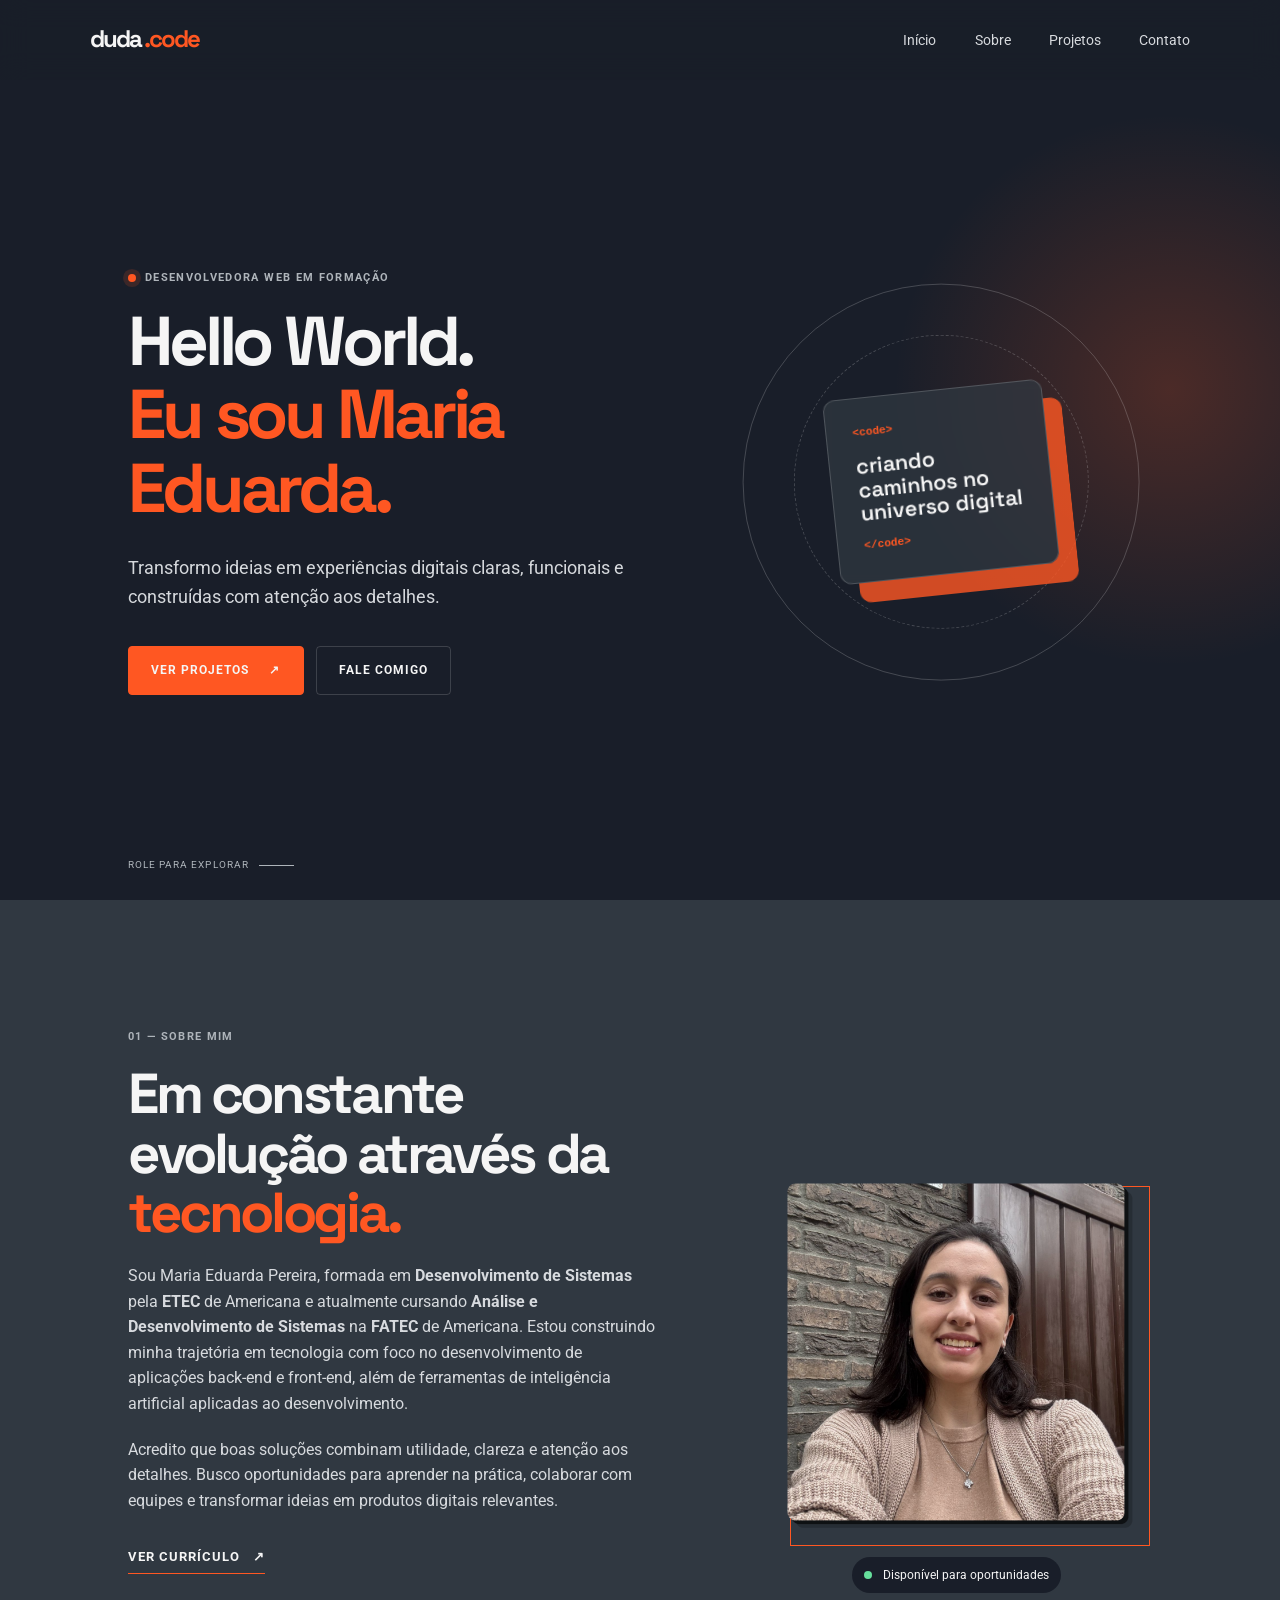
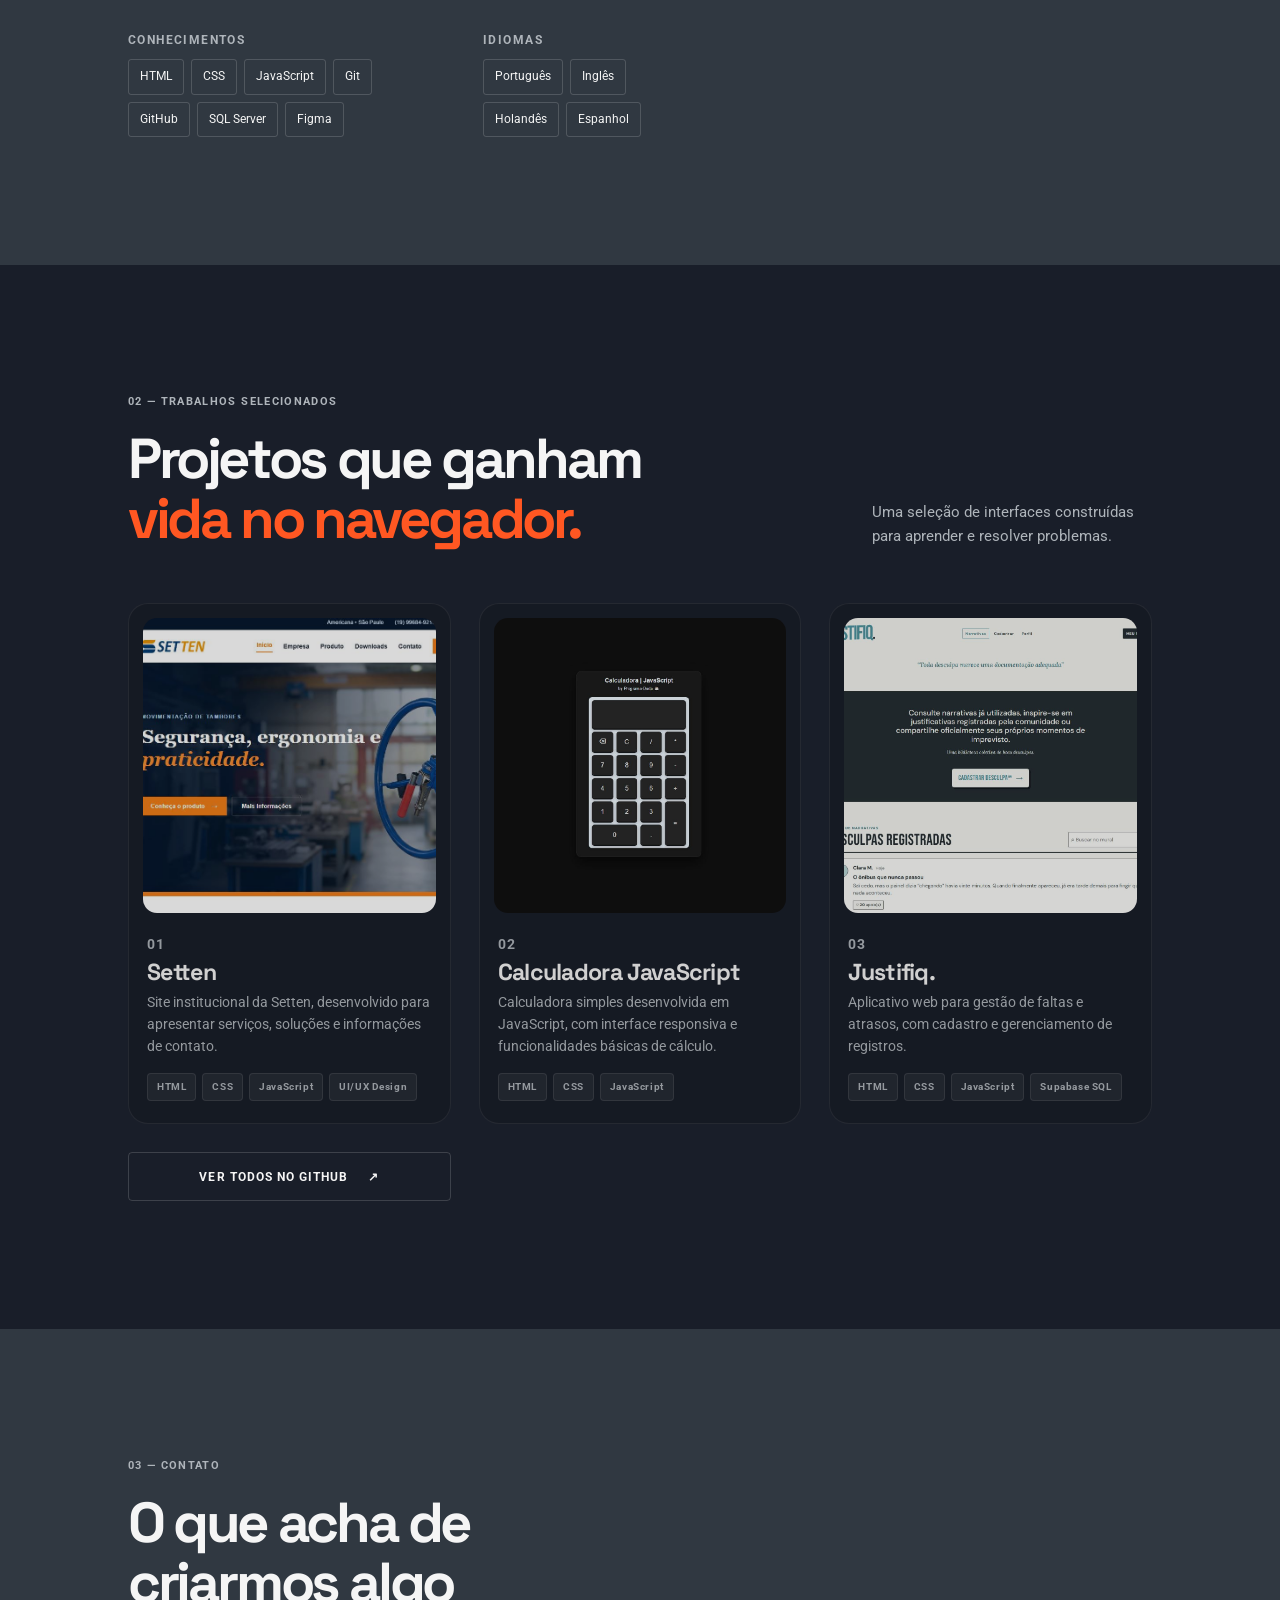
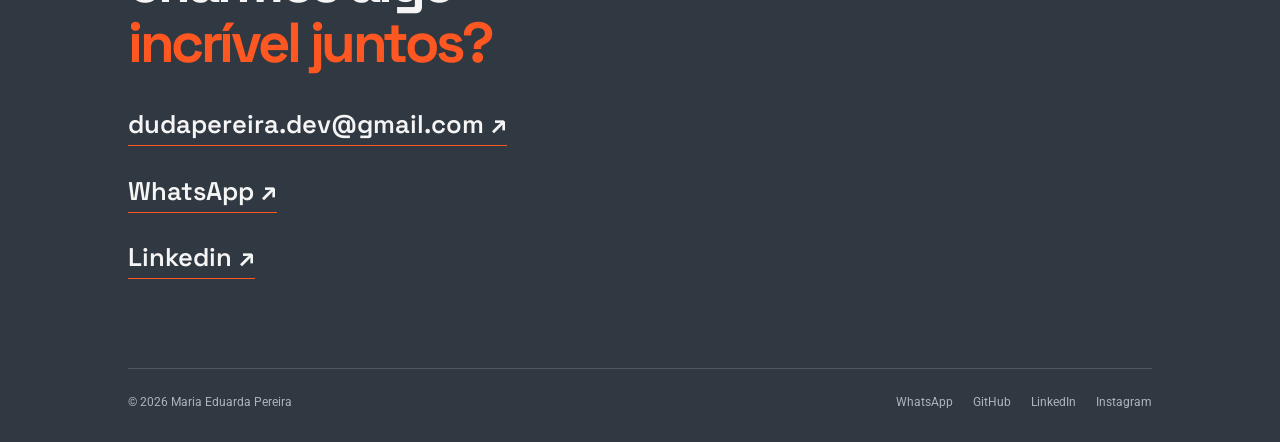
==== commit 1f1f13db: "V.1.5 - Fix responsive layout and project image" ====
--- a/index.html
+++ b/index.html
@@ -379,9 +379,8 @@
                 <!-- CARD N2 -->
                 <!------------------------------------------->
                 <article class="card reveal">
-
                     <div class="project-image">
-                        <img src="imagens/calculadora.jpg" alt="Projeto Calculadora JavaScript">
+                        <img src="imagens/calc.JPG" alt="Projeto Calculadora JavaScript">
 
                         <div class="project-actions">
 
--- a/style.css
+++ b/style.css
@@ -18,6 +18,8 @@
 html {
     scroll-behavior: smooth;
     scroll-padding-top: 80px;
+    width: 100%;
+    overflow-x: clip;
 }
 
 body {
@@ -25,7 +27,8 @@
     color: var(--cor-texto);
     font-family: 'Roboto', sans-serif;
     line-height: 1.6;
-    overflow-x: hidden;
+    width: 100%;
+    overflow-x: clip;
 }
 
 a {
@@ -926,6 +929,11 @@
     transition: opacity 0.7s ease, transform 0.7s ease;
 }
 
+.reveal.visible {
+    opacity: 1;
+    transform: translateY(0);
+}
+
 .card.reveal.visible {
     opacity: 1;
     transform: none;
@@ -981,6 +989,15 @@
         margin-top: 65px;
         flex-direction: column;
     }
+
+    .project-button {
+    display: inline-block;
+    background-color: #59636d;
+    border: 1px solid #59636d;
+    color: var(--cor-texto);
+    cursor: default;
+    }
+
 }
 
 @media (max-width: 750px) {
@@ -1077,3 +1094,4 @@
         transform: none;
     }
 }
+
